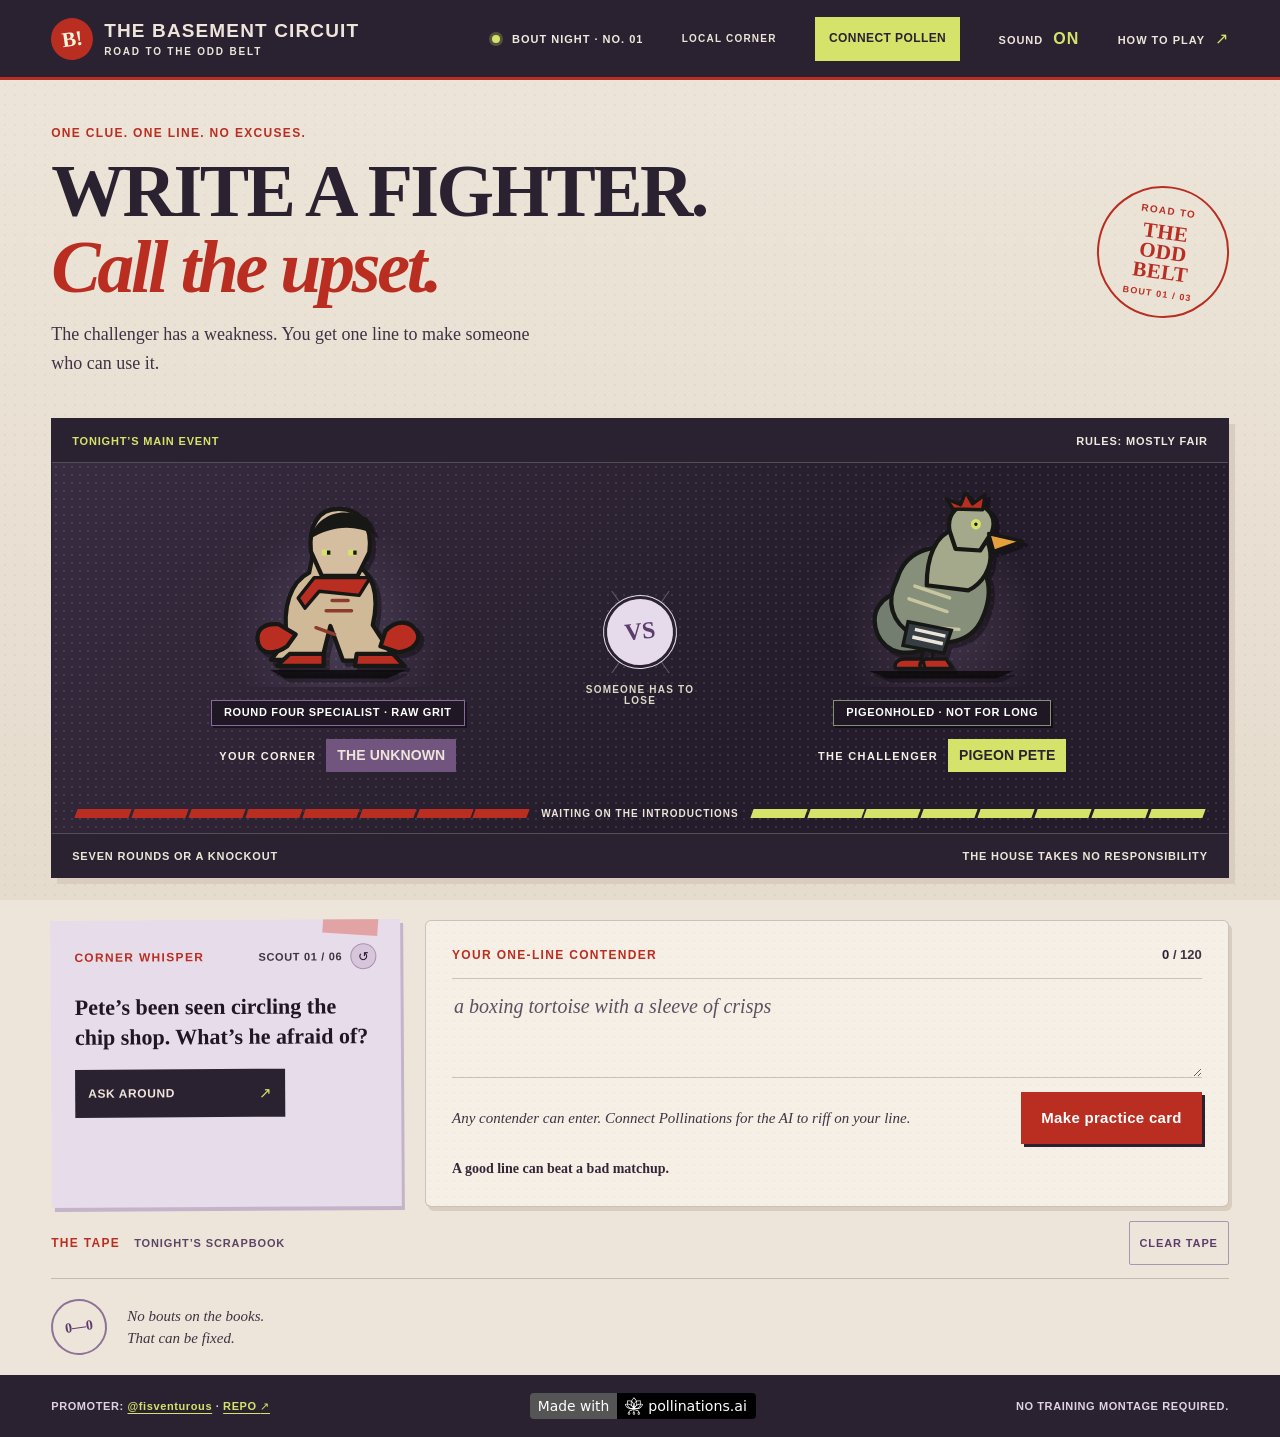
==== index.html @ 1292517b "perf(web): preload es modules and localize brand badge asset - add modulepreload links for main, eng" ====
<!doctype html>
<html lang="en-GB">
    <head>
        <meta charset="UTF-8" />
        <meta name="viewport" content="width=device-width, initial-scale=1" />
        <meta name="theme-color" content="#171715" />
        <meta name="description" content="Write a fighter. Scout the rival. Call the upset." />
        <title>The Basement Circuit</title>
        <link rel="icon" href="data:image/svg+xml,%3Csvg xmlns='http://www.w3.org/2000/svg' viewBox='0 0 40 40'%3E%3Crect width='40' height='40' rx='20' fill='%23e65032'/%3E%3Ctext x='50%25' y='55%25' text-anchor='middle' dominant-baseline='middle' font-family='Georgia,serif' font-weight='900' font-size='22' fill='%23fff4dc'%3EB!%3C/text%3E%3C/svg%3E" />
        <link rel="stylesheet" href="styles.css?v=circuit2" />
        <link rel="modulepreload" href="src/main.js?v=circuit2" />
        <link rel="modulepreload" href="src/engine.js" />
        <link rel="modulepreload" href="src/auth.js" />
        <link rel="modulepreload" href="src/pollinations.js" />
        <link rel="modulepreload" href="src/config.js" />
        <link rel="modulepreload" href="src/audio.js" />
        <script type="module" src="src/main.js?v=circuit2"></script>
    </head>
    <body>
        <header class="masthead">
            <a class="brand" href="#top" aria-label="The Basement Circuit home">
                <span class="brand-mark" aria-hidden="true">B!</span>
                <span>THE BASEMENT CIRCUIT<small>ROAD TO THE ODD BELT</small></span>
            </a>
            <div class="masthead-right">
                <span class="live-tag"><i></i> BOUT NIGHT · NO. 01</span>
                <span class="auth-status" data-auth-state>LOCAL CORNER</span>
                <button class="connect-button" type="button" data-action="connect">CONNECT POLLEN</button>
                <button class="text-button" type="button" data-action="toggle-sound" title="Toggle sound effects">SOUND <span data-sound-label>ON</span></button>
                <button class="text-button" type="button" data-action="how">HOW TO PLAY <span aria-hidden="true">↗</span></button>
            </div>
        </header>

        <main id="top">
            <section class="intro" aria-labelledby="page-title">
                <div class="intro-copy">
                    <p class="eyebrow">ONE CLUE. ONE LINE. NO EXCUSES.</p>
                    <h1 id="page-title">Write a fighter.<br /><em>Call the upset.</em></h1>
                    <p class="lede">The challenger has a weakness. You get one line to make someone who can use it.</p>
                </div>
                <div class="round-stamp" aria-label="Bout one of three">
                    <span>ROAD TO</span>
                    <strong>THE<br />ODD<br />BELT</strong>
                    <small data-series-stamp>BOUT 01 / 03</small>
                </div>
            </section>

            <section class="bout" aria-label="Current challenger">
                <div class="bout-strip"><span>TONIGHT’S MAIN EVENT</span><span>RULES: MOSTLY FAIR</span></div>
                <div class="fight-stage">
                    <article class="corner corner-home" aria-label="Your corner">
                        <div class="fighter-art home-art" aria-hidden="true">
                            <span class="fighter-mark" data-home-mark></span>
                            <svg viewBox="0 0 220 230" role="presentation">
                                <path class="home-shadow" d="M30 210h160l-22 10H48z" />
                                <path class="home-body" d="M76 95c-22 11-32 41-26 78l-19 25h60l10-40 15 41h62l-27-42c9-40-1-63-24-74l-4-28H84z" />
                                <path class="home-head" d="M78 70c-3-31 9-50 33-50 26 0 40 20 36 51l-14 28H91z" />
                                <path class="home-mask" d="M76 56c10-29 37-40 69-25l9 19c-27-12-52-10-78 6z" />
                                <path class="home-face" d="M91 68h10v7H91zm31 0h10v7h-10z" />
                                <rect class="home-pupil" x="97" y="69" width="4" height="5" />
                                <rect class="home-pupil" x="128" y="69" width="4" height="5" />
                                <path class="home-scarf" d="M82 101h66l-13 21-47-5-17 20-8-12z" />
                                <path class="home-glove" d="M40 156c-19-2-28 8-24 23 4 13 20 13 34 3l10-14zm126 8c12-13 28-13 36-1 8 12-3 24-21 26l-21-7z" />
                                <path class="home-boot" d="M53 191h40v14H38zm79 0h43l13 14h-58z" />
                                <path class="home-detail" d="M103 128h19m-26 12h30m-42 20 22 8" />
                            </svg>
                        </div>
                        <div class="fighter-tagline"><span class="tagline-badge" data-home-look>HAND-CUT CONTENDER · BAD IDEAS</span></div>
                        <div class="corner-label"><span>YOUR CORNER</span><b>THE UNKNOWN</b></div>
                    </article>

                    <div class="stage-centre" aria-hidden="true">
                        <div class="stage-wire stage-wire-one"></div>
                        <div class="stage-wire stage-wire-two"></div>
                        <div class="stage-mark">VS</div>
                        <span class="stage-caption">SOMEONE HAS TO LOSE</span>
                    </div>

                    <article class="corner corner-away" aria-label="Challenger, Pigeon Pete">
                        <div class="fighter-art pigeon-art" aria-hidden="true">
                            <svg viewBox="0 0 220 230" role="presentation">
                                <path class="pigeon-shadow" d="M24 211h170l-20 9H45z" />
                                <path class="pigeon-wing" d="M65 117c-28 5-41 25-31 51 10 22 34 28 64 14l51-39-18-40z" />
                                <path class="pigeon-body" d="M57 103c9-31 40-46 77-31 31 12 39 43 23 78-12 27-48 37-82 18-24-14-32-38-18-65z" />
                                <path class="pigeon-neck" d="M92 110c0-32 9-60 34-66 21-5 39 8 41 27 2 18-9 37-26 45z" />
                                <path class="pigeon-head" d="M119 46c-4-20 10-34 29-32 17 2 27 16 21 33l-14 22-29-2z" />
                                <path class="pigeon-beak" d="m165 49 40 9-34 12z" />
                                <path class="pigeon-eye" d="M154 38a4 4 0 1 0 0 .1" />
                                <path class="pigeon-crest" d="m123 20-8-12 17 7 6-15 8 14 15-11-3 18z" />
                                <path class="pigeon-wing-line" d="m71 126 45 15m-38-30 41 14m-31 34 42 3" />
                                <path class="pigeon-feet" d="m91 174-7 28m17-27-3 28m-24 1h18m4 0h17" />
                                <path class="pigeon-shoe" d="M66 197c-8 0-13 5-11 11h35l-3-11zm27 0c-7 0-11 5-8 11h37l-7-11z" />
                                <path class="pigeon-shorts" d="m70 153 51 10-9 27-48-9z" />
                                <path class="pigeon-stripe" d="m78 162 36 8m-39 1 36 8" />
                            </svg>
                        </div>
                        <div class="fighter-tagline"><span class="tagline-badge" data-away-look>LOCAL MENACE · EST. TUESDAY</span></div>
                        <div class="corner-label"><span>THE CHALLENGER</span><b>PIGEON PETE</b></div>
                    </article>

                    <div class="health-row" aria-hidden="true">
                        <div><i class="pip-on"></i><i class="pip-on"></i><i class="pip-on"></i><i class="pip-on"></i><i class="pip-on"></i><i class="pip-on"></i><i class="pip-on"></i><i class="pip-on"></i></div>
                        <span>WAITING ON THE INTRODUCTIONS</span>
                        <div class="health-away"><i class="pip-on"></i><i class="pip-on"></i><i class="pip-on"></i><i class="pip-on"></i><i class="pip-on"></i><i class="pip-on"></i><i class="pip-on"></i><i class="pip-on"></i></div>
                    </div>
                </div>
                <div class="bout-footer"><span>SEVEN ROUNDS OR A KNOCKOUT</span><span>THE HOUSE TAKES NO RESPONSIBILITY</span></div>
            </section>

            <section class="ringside" aria-label="Prepare your fighter">
                <aside class="scout-card">
                    <div class="scout-top">
                        <span class="eyebrow">CORNER WHISPER</span>
                        <div class="scout-meta">
                            <span class="scout-count" data-scout-count>SCOUT 01 / 06</span>
                            <button class="scout-cycle" type="button" data-action="cycle-scout" title="Hear another corner rumour" aria-label="Hear another corner rumour">↺</button>
                        </div>
                    </div>
                    <p class="scout-question" data-scout-question>Pete’s been seen circling the chip shop. What’s he afraid of?</p>
                    <button class="scout-button" type="button" data-action="scout"><span>ASK AROUND</span><b aria-hidden="true">↗</b></button>
                    <p class="scout-answer" data-scout-answer aria-live="polite" hidden></p>
                    <div class="paper-edge" aria-hidden="true"></div>
                </aside>

                <form class="fighter-form" data-fighter-form>
                    <label for="fighter-line"><span class="eyebrow">YOUR ONE-LINE CONTENDER</span><span class="character-count"><b data-count>0</b> / 120</span></label>
                    <textarea id="fighter-line" name="fighter" maxlength="120" rows="2" placeholder="a boxing tortoise with a sleeve of crisps" required></textarea>
                    <div class="form-bottom"><p>Any contender can enter. Connect Pollinations for the AI to riff on your line.</p><button class="fight-button" type="submit">Make the intro <span aria-hidden="true">↗</span></button></div>
                    <p class="form-status" data-status aria-live="polite">A good line can beat a bad matchup.</p>
                </form>
            </section>

            <section class="forge-panel" data-forge-panel hidden aria-live="polite">
                <div class="forge-stamp" aria-hidden="true">INKING</div>
                <div class="forge-content">
                    <p class="eyebrow">THE BASEMENT PRESS IS TURNING</p>
                    <h2 class="forge-title" data-forge-heading>Inking the match card…</h2>
                    <p class="forge-status" data-forge-step>Weighing the contender and testing the gloves.</p>
                    <div class="forge-track" aria-hidden="true"><div class="forge-meter"></div></div>
                </div>
            </section>

            <section class="fight-panel" data-fight-panel hidden aria-labelledby="dossier-title">
                <div class="matchmaker-header">
                    <div>
                        <p class="eyebrow">TONIGHT’S TALE OF THE TAPE</p>
                        <h2 id="dossier-title">The Matchmaker’s Programme</h2>
                    </div>
                    <span class="matchmaker-sub" data-matchmaker-sub>BOUT 01 / 03 · SEVEN ROUNDS</span>
                </div>

                <div class="dossier-grid">
                    <article class="card-dossier card-home" aria-label="Contender card">
                        <div class="dossier-head">
                            <button class="dossier-avatar" data-home-avatar type="button" aria-label="Zoom contender portrait" title="Click to zoom portrait"></button>
                            <div class="dossier-titles">
                                <span class="eyebrow">YOUR CORNER</span>
                                <h3 data-fighter-name></h3>
                            </div>
                            <span class="dossier-number">CONTENDER<br /><b>NO. 01</b></span>
                        </div>
                        <div class="dossier-health" data-home-health>
                            <div class="health-meta">
                                <span class="eyebrow">GRIT / STAMINA</span>
                                <b class="health-val" data-home-hp-val>-- HP</b>
                            </div>
                            <div class="health-bar-track">
                                <div class="health-bar-fill" data-home-hp-bar style="width: 100%;"></div>
                            </div>
                        </div>
                        <div class="dossier-traits" data-fighter-traits></div>
                        <div class="move-strip"><span class="eyebrow">SIGNED MOVES</span><div data-fighter-moves></div></div>
                    </article>

                    <article class="card-dossier card-away" aria-label="Challenger card">
                        <div class="dossier-head">
                            <button class="dossier-avatar" data-away-avatar type="button" aria-label="Zoom challenger portrait" title="Click to zoom portrait"></button>
                            <div class="dossier-titles">
                                <span class="eyebrow">THE CHALLENGER</span>
                                <h3 data-challenger-name>Pigeon Pete</h3>
                            </div>
                            <span class="dossier-number">HOUSE<br /><b>CHAMP</b></span>
                        </div>
                        <div class="dossier-health" data-away-health>
                            <div class="health-meta">
                                <span class="eyebrow">GRIT / STAMINA</span>
                                <b class="health-val" data-away-hp-val>-- HP</b>
                            </div>
                            <div class="health-bar-track">
                                <div class="health-bar-fill" data-away-hp-bar style="width: 100%;"></div>
                            </div>
                        </div>
                        <div class="dossier-traits" data-challenger-traits></div>
                        <div class="move-strip"><span class="eyebrow">SIGNED MOVES</span><div data-challenger-moves></div></div>
                    </article>
                </div>

                <div class="tactic-picker">
                    <div><p class="eyebrow">ONE CORNER CALL</p><p>Pick your plan for round four.</p></div>
                    <div class="tactic-options" role="group" aria-label="Choose a corner call">
                        <button type="button" data-tactic="push" aria-pressed="true"><b>PUSH</b><span>hit harder, risk more</span></button>
                        <button type="button" data-tactic="brace" aria-pressed="false"><b>BRACE</b><span>take less damage</span></button>
                        <button type="button" data-tactic="gamble" aria-pressed="false"><b>GAMBLE</b><span>one big chance</span></button>
                    </div>
                </div>
                <div class="dossier-actions">
                    <span class="form-status" data-fight-status>Local rules preview · no Pollen used.</span>
                    <button class="fight-button" type="button" data-action="start-fight">Ring Bout 1 <span aria-hidden="true">↗</span></button>
                </div>
            </section>

            <section class="bout-result" data-bout-result hidden aria-labelledby="result-title">
                <div class="result-head">
                    <div>
                        <p class="eyebrow">THE OFFICIALS HAVE AGREED</p>
                        <h2 id="result-title" data-result-title></h2>
                    </div>
                    <button class="text-button" type="button" data-action="share">SHARE THIS TAPE <span aria-hidden="true">↗</span></button>
                </div>
                <div class="result-stamp-wrap" data-result-stamp-wrap hidden><div class="result-stamp" data-result-stamp></div></div>
                <ol class="round-log" data-round-log aria-live="polite" aria-relevant="additions"></ol>
                <div class="result-navigation">
                    <button class="return-corner-button" type="button" data-action="return-corner">RETURN TO CORNER FOR BOUT 02 ↑</button>
                </div>
            </section>

            <section class="fight-tape" aria-label="Fight record">
                <div class="tape-heading">
                    <div class="tape-title-group">
                        <span class="eyebrow">THE TAPE</span>
                        <span class="tape-subtitle">TONIGHT’S SCRAPBOOK</span>
                    </div>
                    <button class="text-button" type="button" data-action="clear-tape">CLEAR TAPE</button>
                </div>
                <div class="tape-empty" data-tape-empty><span class="tape-stamp">0—0</span><p>No bouts on the books.<br />That can be fixed.</p></div>
                <ol class="tape-log" data-tape-log aria-live="polite"></ol>
            </section>
        </main>

        <dialog class="how-dialog" data-how-dialog aria-labelledby="how-title">
            <p class="eyebrow">A WORD FROM THE PROMOTER</p>
            <h2 id="how-title">How to play</h2>
            <p class="how-intro">Any kind of contender can enter. Your line is a starting point, not a character template.</p>
            <ol class="how-steps">
                <li><span aria-hidden="true">01</span><p><b>Ask around.</b> Pete has specific tells and quirks. Put the counter in your description to turn his weakness against him.</p></li>
                <li><span aria-hidden="true">02</span><p><b>Write one line.</b> Invent anyone you like. The AI inks vivid details and signed moves while keeping the spirit of your idea.</p></li>
                <li><span aria-hidden="true">03</span><p><b>Three-bout ticket.</b> Test your contender in a 3-bout card. Return to your corner after each bout to switch up your round-four tactic.</p></li>
                <li><span aria-hidden="true">04</span><p><b>Watch the tape.</b> Each bout runs up to seven rounds or a knockout. Share the link or check your scrapbook records.</p></li>
            </ol>
            <p class="how-footnote">Practice cards use local rules. Connect Pollinations to ink with AI; each card uses one text call.</p>
            <button class="how-close" type="button" data-action="close-how">Back to the corner <span aria-hidden="true">↗</span></button>
        </dialog>

        <dialog class="zoom-dialog" data-zoom-dialog aria-labelledby="zoom-name">
            <div class="zoom-card">
                <button class="zoom-close" type="button" data-action="close-zoom" aria-label="Close portrait zoom">✕</button>
                <div class="zoom-media" data-zoom-media></div>
                <div class="zoom-info">
                    <span class="eyebrow" data-zoom-tag>TRADING CARD PORTRAIT</span>
                    <h3 id="zoom-name" data-zoom-name></h3>
                </div>
            </div>
        </dialog>

        <footer class="footer">
            <span>PROMOTER: <a href="https://github.com/fisventurous" target="_blank" rel="noopener">@fisventurous</a> · <a href="https://github.com/fisventurous/The-Basement-Circuit" target="_blank" rel="noopener">REPO <span aria-hidden="true">↗</span></a></span>
            <a class="pollinations-badge" href="https://pollinations.ai/?ref=badge" target="_blank" rel="noopener" aria-label="Made with Pollinations.ai">
                <img
                    src="badge-made-with.svg"
                    alt="Made with pollinations.ai"
                    width="158"
                    height="32"
                    loading="lazy"
                    decoding="async"
                />
            </a>
            <span>NO TRAINING MONTAGE REQUIRED.</span>
        </footer>
    </body>
</html>
---- styles.css ----
:root {
    color-scheme: light;
    --ink: #2b2231;
    --paper: #eee5da;
    --paper-deep: #d8cdbe;
    --paper-card: #f6efe6;
    --muted: #403244;
    --red: #ba2e22;
    --acid: #d5e36b;
    --line: rgba(43, 34, 49, 0.22);
    font-family: Arial, sans-serif;
    background: var(--paper);
    color: var(--ink);
    font-synthesis: none;
    text-rendering: optimizeLegibility;
}

* { box-sizing: border-box; }
body {
    margin: 0;
    background-color: #eee5da;
    background-image:
        radial-gradient(rgba(43, 34, 49, 0.038) 1px, transparent 1px),
        linear-gradient(180deg, #eee5da 0%, #e5dcce 100%);
    background-size: 10px 10px, 100% 100%;
    background-attachment: fixed;
}
button, textarea { font: inherit; }
button { color: inherit; }
button:focus-visible, textarea:focus-visible, a:focus-visible, dialog button:focus-visible { outline: 3px solid #9d75b7; outline-offset: 3px; }
.masthead { min-height: 80px; padding: 0 clamp(18px, 4vw, 56px); display: flex; align-items: center; justify-content: space-between; gap: 24px; background: var(--ink); color: var(--paper); border-bottom: 3px solid var(--red); }
.brand { display: flex; align-items: center; gap: 11px; color: inherit; text-decoration: none; font-weight: 750; letter-spacing: .06em; font-size: 19px; line-height: 1; }
.brand small { display: block; margin-top: 7px; color: #ece5d8; font: 700 10px/1 Arial, sans-serif; letter-spacing: .18em; }
.brand-mark { display: grid; width: 42px; height: 42px; place-items: center; background: var(--red); color: #fff5df; border-radius: 50%; font: 900 21px/1 Georgia, serif; letter-spacing: -.02em; transform: rotate(-8deg); }
.masthead-right { display: flex; align-items: center; gap: clamp(14px, 3vw, 40px); }
.live-tag, .text-button { font-size: 11px; font-weight: 600; letter-spacing: .09em; }
.live-tag { color: #f0eade; }
.live-tag i { display: inline-block; width: 8px; height: 8px; margin-right: 8px; background: var(--acid); border-radius: 50%; box-shadow: 0 0 0 3px #d4e35f40; }
.text-button { min-height: 44px; padding: 10px 0; color: var(--paper); background: none; border: 0; cursor: pointer; white-space: nowrap; }
.text-button span { color: var(--acid); font-size: 16px; margin-left: 6px; }
.auth-status { color: #ece5d8; font-size: 10px; font-weight: 800; letter-spacing: .12em; }
.connect-button { min-height: 44px; padding: 0 14px; color: var(--ink); background: var(--acid); border: 0; cursor: pointer; font: 700 12px/1.2 Arial, sans-serif; letter-spacing: .035em; }
main { max-width: 1360px; margin: auto; padding: 0 clamp(18px, 4vw, 56px); }
.intro { min-height: 270px; padding: 46px 0 40px; display: flex; justify-content: space-between; align-items: center; gap: 32px; }
.eyebrow { margin: 0; color: var(--red); font-size: 12px; font-weight: 800; letter-spacing: .11em; }
h1 { margin: 13px 0 11px; font: 700 clamp(42px, 6.2vw, 74px)/1.03 Georgia, serif; letter-spacing: -.035em; text-transform: uppercase; }
h1 em { color: var(--red); font: italic 700 1em/1 Georgia, serif; letter-spacing: -.045em; text-transform: none; }
.lede { max-width: 500px; margin: 15px 0 0; color: var(--muted); font: 500 18px/1.6 Georgia, serif; }
.round-stamp { width: 132px; height: 132px; flex: 0 0 132px; display: flex; flex-direction: column; justify-content: center; align-items: center; border: 2px solid var(--red); border-radius: 50%; color: var(--red); transform: rotate(8deg); text-align: center; }
.round-stamp span, .round-stamp small { font: 900 10px/1.2 Arial, sans-serif; letter-spacing: .13em; }
.round-stamp strong { margin: 6px 0; font: 700 21px/.95 Georgia, serif; letter-spacing: .015em; }
.round-stamp small { font-size: 9px; }
.bout { position: relative; overflow: hidden; background: var(--ink); color: var(--paper); border: 1px solid var(--ink); box-shadow: 6px 6px 0 var(--paper-deep); }
.bout-strip, .bout-footer { min-height: 44px; padding: 0 20px; display: flex; justify-content: space-between; align-items: center; gap: 12px; font-size: 11px; font-weight: 600; letter-spacing: .075em; }
.bout-strip { border-bottom: 1px solid #f0e8d638; color: #f0eade; }
.bout-strip span:first-child { color: var(--acid); font-weight: 700; }
.fight-stage { position: relative; min-height: 370px; display: grid; grid-template-columns: 1fr 110px 1fr; align-items: center; padding: 20px clamp(8px, 3vw, 40px) 52px; background-color: #382c40; background-image: radial-gradient(#f4eef21a .8px, transparent .8px), linear-gradient(135deg, #382c40, #241c2a 63%); background-size: 8px 8px, auto; }
.corner { position: relative; z-index: 1; min-width: 0; text-align: center; display: flex; flex-direction: column; align-items: center; }
.corner.is-hit { animation: stage-hit-shake .26s ease-in-out; }
@keyframes stage-hit-shake {
    0% { transform: translateX(0); }
    20% { transform: translateX(-6px) rotate(-1.2deg); }
    40% { transform: translateX(5px) rotate(1deg); }
    60% { transform: translateX(-3px); }
    80% { transform: translateX(2px); }
    100% { transform: translateX(0); }
}
.fighter-art { position: relative; height: 195px; width: 100%; max-width: 260px; margin: 0 auto; display: grid; place-items: center; }
.fighter-art svg { width: min(100%, 220px); height: 100%; filter: drop-shadow(4px 4px 0 rgba(0, 0, 0, 0.35)); }
.home-art { --fighter-accent: var(--red); background: radial-gradient(ellipse at center 72%, #bda4d633, transparent 58%); }
.home-shadow, .pigeon-shadow { fill: #090909; opacity: .8; }
.home-body { fill: #d0b996; stroke: #171715; stroke-width: 5; stroke-linejoin: round; }
.home-head { fill: #d5bda0; stroke: #171715; stroke-width: 5; stroke-linejoin: round; }
.home-mask { fill: #171715; }
.home-face { fill: var(--acid); }
.home-pupil { fill: #171715; }
.home-scarf { fill: var(--fighter-accent); stroke: #171715; stroke-width: 4; stroke-linejoin: round; }
.home-glove, .home-boot { fill: var(--fighter-accent); stroke: #171715; stroke-width: 5; stroke-linejoin: round; }
.home-detail { fill: none; stroke: #8d3c2c; stroke-width: 4; stroke-linecap: round; }
.fighter-tagline { position: relative; z-index: 2; display: flex; justify-content: center; align-items: center; width: 100%; min-height: 28px; margin: 12px 0 10px; }
.tagline-badge { display: inline-flex; align-items: center; justify-content: center; max-width: min(100%, 280px); padding: 5px 12px; color: #ffffff; background: #1f1724; border: 1px solid #5a4266; box-shadow: 2px 2px 0 rgba(0, 0, 0, 0.45); font: 700 11px/1.25 Arial, sans-serif; letter-spacing: .06em; text-transform: uppercase; white-space: nowrap; overflow: hidden; text-overflow: ellipsis; }
.corner-home .tagline-badge { border-color: #8b68a0; }
.corner-away .tagline-badge { border-color: #839276; }
.fighter-mark { position: absolute; z-index: 2; top: 10px; right: 10px; display: inline-flex; align-items: center; justify-content: center; padding: 2px 7px; border: 1px dashed rgba(240, 232, 214, 0.4); border-radius: 2px; color: #d5e36b; background: rgba(28, 20, 34, 0.9); box-shadow: 2px 2px 0 rgba(0, 0, 0, 0.4); font: 800 9px/1.2 Arial, sans-serif; letter-spacing: .12em; text-transform: uppercase; }
.fighter-mark:empty { display: none; }
.corner-label { display: flex; justify-content: center; align-items: center; gap: 10px; flex-wrap: wrap; margin-top: 2px; }
.corner-label span { color: #f5f0e6; font-size: 11px; font-weight: 800; letter-spacing: .12em; }
.corner-label b { max-width: 100%; padding: 8px 11px; color: var(--ink); background: var(--acid); font: 700 14px/1.2 Arial, sans-serif; letter-spacing: .01em; overflow-wrap: anywhere; }
.corner-home .corner-label b { color: var(--paper); background: #71557f; }
.stage-centre { position: relative; z-index: 2; align-self: center; display: grid; place-items: center; }
.stage-wire { position: absolute; width: 1px; height: 100px; background: #f0e8d64d; transform: rotate(35deg); }
.stage-wire-two { transform: rotate(-35deg); }
.stage-mark { display: grid; width: 72px; height: 72px; place-items: center; background: #e6dbea; color: #5c3c6d; border: 3px solid var(--ink); outline: 1px solid #e6dbea; border-radius: 50%; font: 700 24px/.8 Georgia, serif; transform: rotate(-6deg); }
.stage-caption { position: absolute; top: 88px; width: 140px; color: #ded8c8; text-align: center; font-size: 10px; font-weight: 800; letter-spacing: .12em; }
.pigeon-art { background: radial-gradient(ellipse at center 70%, #9b7baa40, transparent 56%); }
.pigeon-wing { fill: #737d70; stroke: #171715; stroke-width: 5; stroke-linejoin: round; }
.pigeon-body { fill: #858f7a; stroke: #171715; stroke-width: 5; }
.pigeon-neck, .pigeon-head { fill: #a4a98c; stroke: #171715; stroke-width: 5; stroke-linejoin: round; }
.pigeon-beak, .pigeon-feet { fill: #e7a13c; stroke: #171715; stroke-width: 4; stroke-linejoin: round; stroke-linecap: round; }
.pigeon-eye { fill: #171715; stroke: var(--acid); stroke-width: 4; }
.pigeon-crest { fill: var(--red); stroke: #171715; stroke-width: 4; stroke-linejoin: round; }
.pigeon-wing-line { fill: none; stroke: #c8c69f; stroke-width: 4; stroke-linecap: round; }
.pigeon-shoe { fill: var(--red); stroke: #171715; stroke-width: 4; stroke-linejoin: round; }
.pigeon-shorts { fill: #363e44; stroke: #171715; stroke-width: 4; }
.pigeon-stripe { fill: none; stroke: var(--paper); stroke-width: 4; }
.health-row { position: absolute; right: 24px; bottom: 14px; left: 24px; display: grid; grid-template-columns: minmax(50px, 1fr) auto minmax(50px, 1fr); align-items: center; gap: 13px; }
.health-row div { display: flex; gap: 3px; }
.health-row i { height: 9px; flex: 1; background: #473a4e; transform: skew(-20deg); transition: background .18s ease, opacity .18s ease; opacity: .35; }
.health-row div:first-child i.pip-on { background: var(--fighter-accent, var(--red)); opacity: 1; }
.health-away { flex-direction: row-reverse; }
.health-row div.health-away i.pip-on { background: var(--acid); opacity: 1; }
.health-row span { color: #ece5d8; font-size: 10px; font-weight: 800; letter-spacing: .1em; text-align: center; }
.bout-footer { border-top: 1px solid #f0e8d638; color: #ece5d8; }
.ringside { display: grid; grid-template-columns: minmax(250px, .74fr) minmax(0, 1.7fr); gap: 24px; margin: 42px 0 0; }
.scout-card { position: relative; min-height: 210px; padding: 24px; overflow: hidden; background: #e7dce9; transform: rotate(-.35deg); box-shadow: 3px 4px 0 #c5b3ca; }
.scout-card::before { position: absolute; top: -13px; right: 22px; width: 55px; height: 28px; content: ""; background: #d94f3d66; transform: rotate(4deg); }
.scout-top { display: flex; justify-content: space-between; align-items: center; gap: 8px; }
.scout-meta { display: flex; align-items: center; gap: 8px; }
.scout-count { color: #3f3342; font-size: 11px; font-weight: 700; letter-spacing: .06em; }
.scout-cycle { display: inline-grid; place-items: center; width: 26px; height: 26px; padding: 0; background: #d7c5dc; color: #2e1b36; border: 1px solid #a891af; border-radius: 50%; font-size: 13px; font-weight: 700; cursor: pointer; transition: transform .15s ease, background .15s ease; }
.scout-cycle:hover { background: #cbb4d2; transform: rotate(45deg); }
.scout-cycle:active { transform: rotate(180deg); }
.scout-question { max-width: 320px; margin: 22px 0 18px; color: #201625; font: 700 22px/1.35 Georgia, serif; }
.scout-button { display: flex; align-items: center; justify-content: space-between; width: 100%; max-width: 210px; min-height: 48px; padding: 10px 13px; background: var(--ink); color: var(--paper); border: 0; cursor: pointer; font-size: 12px; font-weight: 700; letter-spacing: .05em; }
.scout-button b { color: var(--acid); font-size: 15px; }
.scout-answer { margin: 16px 0 0; color: #2e1b36; font: italic 600 17px/1.55 Georgia, serif; }
.fighter-form { min-width: 0; padding: 26px; background: #f6efe5; background-image: radial-gradient(rgba(43, 34, 49, 0.03) 1px, transparent 1px); background-size: 8px 8px; border: 1px solid var(--line); border-radius: 6px; box-shadow: 3px 4px 0 var(--paper-deep); }
.fighter-form label { display: flex; justify-content: space-between; align-items: center; gap: 12px; }
.character-count { color: #3f3342; font: 600 13px Arial, sans-serif; white-space: nowrap; }
.character-count b { color: var(--ink); }
.fighter-form textarea { display: block; width: 100%; min-height: 100px; margin: 16px 0 14px; padding: 12px 2px; resize: vertical; color: var(--ink); background: transparent; border: 0; border-top: 1px solid var(--line); border-bottom: 1px solid var(--line); border-radius: 0; font: 20px/1.55 Georgia, serif; }
.fighter-form textarea::placeholder { color: #5c4f60; font-style: italic; }
.form-bottom { display: flex; align-items: center; justify-content: space-between; gap: 12px; }
.form-bottom p { margin: 0; color: #3f3342; font: italic 500 15px/1.5 Georgia, serif; }
.fight-button { min-height: 52px; flex: 0 0 auto; padding: 0 20px; color: #ffffff; background: var(--red); border: 0; box-shadow: 3px 3px 0 var(--ink); cursor: pointer; font: 700 15px/1.2 Arial, sans-serif; letter-spacing: .02em; }
.fight-button:hover, .scout-button:hover { transform: translate(-1px, -1px); box-shadow: 4px 4px 0 var(--ink); }
.fight-button:disabled { color: #ffffff; background: #826c7e; box-shadow: none; cursor: default; }
.form-status {
    min-height: 24px;
    margin: 12px 0 0;
    color: #352538;
    font: 600 14px/1.5 Georgia, serif;
    display: flex;
    align-items: center;
    gap: 10px;
    flex-wrap: wrap;
}
.status-manicule {
    display: inline-flex;
    align-items: center;
    color: var(--red);
    flex-shrink: 0;
    animation: manicule-nudge 1.1s ease-in-out infinite;
}
.status-manicule svg {
    width: 28px;
    height: 18px;
    display: block;
}
@keyframes manicule-nudge {
    0%, 100% { transform: translateX(0); }
    50% { transform: translateX(-6px); }
}
.tape-heading { display: flex; justify-content: space-between; align-items: center; padding: 14px 0 13px; border-bottom: 1px solid var(--line); }
.tape-title-group { display: inline-flex; align-items: baseline; gap: 14px; }
.tape-subtitle { color: #5c4465; font-size: 11px; font-weight: 700; letter-spacing: .08em; }
.tape-heading [data-action="clear-tape"] {
    color: #5c3c6d;
    background: transparent;
    border: 1px solid #aa95b2;
    padding: 4px 10px;
    font: 700 11px/1 Arial, sans-serif;
    letter-spacing: .08em;
    cursor: pointer;
    border-radius: 2px;
    transition: all .15s ease;
}
.tape-heading [data-action="clear-tape"]:hover {
    color: var(--red);
    border-color: var(--red);
    background: rgba(230, 80, 50, 0.06);
}
.tape-empty { display: flex; align-items: center; gap: 20px; padding: 20px 0; color: #3f3342; font: italic 500 15px/1.5 Georgia, serif; }
.tape-empty p { margin: 0; }
.tape-stamp { display: grid; width: 56px; height: 56px; place-items: center; border: 2px solid #8e7399; border-radius: 50%; color: #5c3c6d; font: 700 14px/1 Georgia, serif; transform: rotate(-8deg); }
.tape-log { margin: 0; padding: 0; list-style: none; }
.tape-log li { display: grid; grid-template-columns: 80px 1fr auto; gap: 16px; align-items: center; padding: 16px 0; border-bottom: 1px solid var(--line); font-size: 15px; }
.tape-log strong { color: #543763; font: 700 13px/1.3 Arial, sans-serif; }
.tape-log strong.tape-win { color: #5b7519; }
.tape-log strong.tape-loss { color: #8e2b1b; }
.tape-log span { color: #3f3342; font: italic 500 15px/1.55 Georgia, serif; }
.tape-log b { color: var(--red); font-size: 12px; font-weight: 700; }
.footer { display: flex; justify-content: space-between; align-items: center; flex-wrap: wrap; gap: 16px; padding: 18px clamp(18px, 4vw, 56px); background: var(--ink); color: #ded2e4; font-size: 11px; font-weight: 600; letter-spacing: .055em; }
.footer a:not(.pollinations-badge) { color: var(--acid); text-decoration: underline; text-underline-offset: 3px; transition: color .15s ease, opacity .15s ease; }
.footer a:not(.pollinations-badge):hover { color: #fff; }
.pollinations-badge { display: inline-flex; align-items: center; transition: transform .15s ease, opacity .15s ease; }
.pollinations-badge:hover { transform: translateY(-1px); opacity: .95; }
.pollinations-badge img { height: 26px; width: auto; display: block; }
.how-dialog::backdrop { background: #211827d9; backdrop-filter: blur(3px); }
.how-dialog h2 { margin: 8px 0 10px; font: 700 clamp(30px, 7vw, 38px)/1.12 Georgia, serif; }
.how-intro, .how-footnote { color: var(--muted); font: 16px/1.55 Georgia, serif; }
.how-steps { margin: 22px 0; padding: 0; list-style: none; }
.how-steps li { display: grid; grid-template-columns: 34px 1fr; gap: 12px; align-items: start; padding: 14px 0; border-top: 1px solid var(--line); }
.how-steps li > span { display: grid; width: 30px; height: 30px; place-items: center; border-radius: 50%; color: var(--paper); background: #71557f; font-size: 11px; font-weight: 500; }
.how-steps p { margin: 1px 0 0; color: var(--muted); font: 15px/1.55 Georgia, serif; }
.how-steps b { color: var(--ink); font-weight: 700; }
.how-footnote { margin: 18px 0; padding-left: 14px; border-left: 3px solid var(--acid); font-size: 14px; }
.how-close { min-height: 48px; padding: 10px 16px; color: var(--paper); background: var(--ink); border: 0; font: 500 14px/1.2 Arial, sans-serif; cursor: pointer; }
.how-close span { margin-left: 10px; color: var(--acid); }
.forge-panel {
    margin: 28px 0 0;
    padding: 24px clamp(20px, 3vw, 36px);
    display: flex;
    align-items: center;
    gap: 22px;
    background: #f5ede2;
    border: 2px dashed #9b7baa;
    box-shadow: 4px 4px 0 var(--paper-deep);
    animation: forge-in 300ms cubic-bezier(.2,.8,.2,1) both;
}
@keyframes forge-in {
    from { opacity: 0; transform: translateY(6px); }
    to { opacity: 1; transform: translateY(0); }
}
.forge-stamp {
    flex: 0 0 74px;
    height: 74px;
    display: grid;
    place-items: center;
    border: 2px solid var(--red);
    border-radius: 50%;
    color: var(--red);
    font: 900 12px/1 Arial, sans-serif;
    letter-spacing: .14em;
    transform: rotate(-7deg);
    animation: stamp-pulse 1.8s ease-in-out infinite alternate;
}
@keyframes stamp-pulse {
    from { transform: rotate(-7deg) scale(1); }
    to { transform: rotate(-4deg) scale(1.06); }
}
.forge-content { flex: 1; min-width: 0; }
.forge-title { margin: 6px 0 4px; color: var(--ink); font: 700 clamp(22px, 3.5vw, 28px)/1.2 Georgia, serif; }
.forge-status { margin: 0 0 14px; color: var(--muted); font: italic 600 15px/1.5 Georgia, serif; }
.forge-track { width: 100%; height: 6px; background: #ded2e2; overflow: hidden; border-radius: 3px; }
.forge-meter { width: 38%; height: 100%; background: linear-gradient(90deg, var(--red), var(--acid)); border-radius: 3px; animation: forge-sweep 1.6s ease-in-out infinite; }
@keyframes forge-sweep {
    0% { transform: translateX(-100%); }
    50% { transform: translateX(180%); }
    100% { transform: translateX(350%); }
}
.fighter-form[aria-busy="true"] .fight-button {
    background: #2b2231;
    color: var(--acid);
    box-shadow: 3px 3px 0 var(--red);
    cursor: wait;
    animation: button-pulse 1.4s ease-in-out infinite alternate;
}
@keyframes button-pulse {
    from { opacity: .9; }
    to { opacity: 1; transform: translateY(-1px); }
}
.home-art.is-inking {
    animation: inking-shimmer 1.5s ease-in-out infinite alternate;
}
@keyframes inking-shimmer {
    from { filter: drop-shadow(0 0 4px var(--red)); opacity: .85; }
    to { filter: drop-shadow(0 0 12px var(--acid)); opacity: 1; }
}
.fight-panel {
    position: relative;
    margin: 36px 0 0;
    padding: clamp(26px, 4vw, 42px);
    background-color: #f7f1e6;
    background-image:
        radial-gradient(rgba(58, 38, 68, 0.045) 1px, transparent 1px),
        linear-gradient(135deg, #fcf8ee 0%, #f0e6d6 100%);
    background-size: 10px 10px, auto;
    border: 2px solid #2b2231;
    border-radius: 8px;
    box-shadow: 
        0 0 0 3px #dacbb5,
        5px 6px 0 #2b2231;
}
.fight-panel::before {
    content: "";
    position: absolute;
    inset: 8px;
    border: 1px dashed rgba(61, 44, 71, 0.22);
    border-radius: 4px;
    pointer-events: none;
}
.matchmaker-header {
    position: relative;
    z-index: 1;
    display: flex;
    justify-content: space-between;
    align-items: flex-end;
    flex-wrap: wrap;
    gap: 14px;
    padding-bottom: 16px;
    border-bottom: 2px solid #2b2231;
    margin-bottom: 22px;
}
.matchmaker-header h2 { margin: 4px 0 0; color: #1f1425; font: 700 clamp(24px, 3.5vw, 36px)/1.15 Georgia, serif; letter-spacing: -.02em; }
.matchmaker-sub { font: 800 11px/1.2 Arial, sans-serif; letter-spacing: .08em; color: var(--red); background: rgba(230, 80, 50, 0.1); padding: 6px 12px; border-radius: 3px; border: 1px solid rgba(230, 80, 50, 0.25); }
.dossier-grid {
    position: relative;
    z-index: 1;
    display: grid;
    grid-template-columns: repeat(auto-fit, minmax(320px, 1fr));
    gap: 22px;
}
.card-dossier {
    background: #fbf8f2;
    border: 2px solid #2b2231;
    border-radius: 6px;
    padding: clamp(16px, 2.5vw, 22px);
    box-shadow: 4px 4px 0 #dacbb5;
    display: flex;
    flex-direction: column;
    justify-content: space-between;
}
.card-home { border-top: 5px solid #71557f; }
.card-away { border-top: 5px solid #556b2f; }
.card-dossier .dossier-head {
    position: relative;
    display: flex;
    align-items: center;
    gap: 14px;
    padding-bottom: 14px;
    border-bottom: 1px solid #dcd1c2;
}
.dossier-avatar {
    width: 92px;
    height: 92px;
    padding: 0;
    border-radius: 6px;
    border: 2px solid #2b2231;
    background: #eae2d5;
    overflow: hidden;
    display: grid;
    place-items: center;
    box-shadow: 3px 3px 0 rgba(0, 0, 0, 0.22);
    flex-shrink: 0;
    cursor: pointer;
    transition: transform .18s ease, box-shadow .18s ease;
    outline: none;
    position: relative;
}
.dossier-avatar:hover {
    transform: translateY(-2px) scale(1.02);
    box-shadow: 4px 4px 0 rgba(0, 0, 0, 0.3);
}
.dossier-avatar:focus-visible {
    outline: 3px solid #9d75b7;
    outline-offset: 2px;
}
.card-home .dossier-avatar {
    background: #edd8d4;
    color: #8f3020;
    border-color: #5d251d;
}
.card-away .dossier-avatar {
    background: #e2e8d4;
    color: #3b5220;
    border-color: #374624;
}
.dossier-avatar img {
    width: 100%;
    height: 100%;
    object-fit: cover;
    display: block;
    transition: opacity .3s ease;
}
.dossier-avatar svg {
    width: 44px;
    height: 44px;
    opacity: .85;
}
.dossier-health {
    margin: 12px 0 10px;
    padding: 10px 12px;
    background: rgba(43, 34, 49, 0.05);
    border: 1px solid rgba(43, 34, 49, 0.16);
    border-radius: 4px;
}
.dossier-health .health-meta {
    display: flex;
    justify-content: space-between;
    align-items: center;
    margin-bottom: 6px;
}
.dossier-health .health-meta .eyebrow {
    font-size: 9px;
    letter-spacing: .08em;
}
.dossier-health .health-val {
    font: 800 12px/1 Arial, sans-serif;
    letter-spacing: .05em;
    color: var(--ink);
}
.card-home .health-val { color: #8f3020; }
.card-away .health-val { color: #3b5220; }
.dossier-health .health-bar-track {
    width: 100%;
    height: 8px;
    background: #e3d9cb;
    border: 1px solid rgba(43, 34, 49, 0.22);
    border-radius: 2px;
    overflow: hidden;
}
.card-home .health-bar-fill {
    height: 100%;
    background: linear-gradient(90deg, #ba2e22, #e65032);
    transition: width .3s ease;
}
.card-away .health-bar-fill {
    height: 100%;
    background: linear-gradient(90deg, #556b2f, #839276);
    transition: width .3s ease;
}
.dossier-titles {
    flex: 1;
    min-width: 0;
}
.dossier-titles .eyebrow {
    font-size: 10px;
    margin-bottom: 2px;
}
.dossier-titles h3 {
    margin: 2px 0 0;
    color: #1f1425;
    font: 700 clamp(20px, 2.4vw, 26px)/1.15 Georgia, serif;
    letter-spacing: -.01em;
    overflow-wrap: anywhere;
}
.dossier-number {
    display: inline-flex;
    flex-direction: column;
    align-items: center;
    justify-content: center;
    padding: 6px 12px;
    background: #2b2231;
    color: #f5eedf;
    border: 1px solid #4d3856;
    border-radius: 4px;
    box-shadow: 2px 2px 0 var(--red);
    font-size: 9px;
    font-weight: 800;
    letter-spacing: .1em;
    text-align: center;
    line-height: 1.35;
    flex-shrink: 0;
}
.card-away .dossier-number {
    box-shadow: 2px 2px 0 #839276;
}
.dossier-number b { color: var(--acid); font-size: 13px; font-weight: 900; }
.card-away .dossier-number b { color: #d5e36b; }
.dossier-line {
    position: relative;
    margin: 10px 0 16px;
    padding: 8px 12px;
    min-height: 48px;
    display: flex;
    align-items: center;
    background: rgba(255, 255, 255, 0.65);
    border-left: 3px solid var(--red);
    border-radius: 0 4px 4px 0;
    color: #2b1f30;
    font: italic 600 14px/1.45 Georgia, serif;
}
.card-away .dossier-line {
    border-left-color: #839276;
}
.card-dossier .dossier-traits {
    position: relative;
    display: grid;
    grid-template-columns: repeat(3, minmax(0, 1fr));
    gap: 10px;
    margin-top: 10px;
}
.trait-card {
    min-width: 0;
    padding: 12px 14px;
    background: #fbf8f2;
    border: 1px solid #dcd1c2;
    border-top: 3px solid #825e94;
    border-radius: 4px;
    box-shadow: 2px 2px 0 rgba(43, 34, 49, 0.06);
    display: flex;
    flex-direction: column;
}
.trait-card.trait-strength,
.trait-card.trait-weakness,
.trait-card.trait-quirk {
    min-height: 124px;
}
.trait-card.trait-strength b,
.trait-card.trait-weakness b,
.trait-card.trait-quirk b {
    flex: 1;
    font-size: 14px;
    line-height: 1.35;
}
.trait-card.trait-power,
.trait-card.trait-speed,
.trait-card.trait-guard {
    min-height: 72px;
    justify-content: space-between;
}
.trait-card.trait-look {
    grid-column: 1 / -1;
    min-height: 64px;
    border-top-color: #4a3456;
    justify-content: center;
}
.trait-card.trait-look b {
    font-size: 13px;
    line-height: 1.4;
    font-weight: 600;
}
.trait-card.trait-power { border-top-color: var(--red); }
.trait-card.trait-speed { border-top-color: #9cb225; }
.trait-card.trait-guard { border-top-color: #6e4f80; }
.trait-card.trait-strength { border-top-color: #ba2e22; }
.trait-card.trait-weakness { border-top-color: #7b6883; }
.trait-card.trait-quirk { border-top-color: #427278; }
.trait-card > span:not(.trait-icon) { display: inline-block; margin: 0 0 6px; color: #4a3852; font-size: 11px; font-weight: 700; letter-spacing: .07em; text-transform: uppercase; vertical-align: middle; }
.trait-card .trait-icon { display: inline-grid; width: 22px; height: 22px; margin: 0 8px 6px 0; place-items: center; color: #71557f; font: 700 16px/1 Arial, sans-serif; vertical-align: middle; }
.trait-card b { display: block; color: #1b1220; font: 700 16px/1.45 Arial, sans-serif; overflow-wrap: anywhere; }
.trait-card b.trait-stat-row {
    display: flex;
    align-items: center;
    gap: 12px;
    margin-top: 6px;
}
.stat-val {
    display: inline-flex;
    align-items: center;
    justify-content: center;
    min-width: 28px;
    height: 28px;
    font: 900 18px/1 Arial, sans-serif;
    color: #1b1220;
    background: rgba(43, 34, 49, 0.08);
    border: 1px solid rgba(43, 34, 49, 0.15);
    border-radius: 3px;
    font-variant-numeric: tabular-nums;
}
.stat-pips {
    display: inline-flex;
    align-items: center;
    gap: 4px;
}
.stat-pips i {
    display: inline-block;
    width: 8px;
    height: 14px;
    transform: skew(-15deg);
    border-radius: 1px;
}
.trait-power .pip-on { background: var(--red); }
.trait-speed .pip-on { background: #9db226; }
.trait-guard .pip-on { background: #71557f; }
.pip-off { background: #dfd4c4; }
.move-strip {
    position: relative;
    z-index: 1;
    margin-top: auto;
    padding-top: 16px;
    min-height: 76px;
    display: flex;
    align-items: flex-start;
    gap: 18px;
    border-top: 1px solid #ded3c4;
}
.move-strip > div { display: flex; flex-wrap: wrap; gap: 8px; }
.move-chip { padding: 7px 13px; color: #1e1324; background: #ebdff0; border: 1px solid #c9b8d2; border-radius: 3px; box-shadow: 1px 1px 0 rgba(0, 0, 0, 0.12); font: 700 12px/1.3 Arial, sans-serif; letter-spacing: .03em; text-transform: uppercase; }
.tactic-picker {
    position: relative;
    z-index: 1;
    margin-top: 24px;
    padding-top: 20px;
    display: grid;
    grid-template-columns: minmax(170px, .65fr) 1.7fr;
    gap: 20px;
    border-top: 1px solid #ded3c4;
}
.tactic-picker > div:first-child > p:last-child { margin: 7px 0 0; color: #3f3342; font: italic 600 15px/1.55 Georgia, serif; }
.tactic-options { display: grid; grid-template-columns: repeat(3, 1fr); gap: 10px; }
.tactic-options button {
    min-height: 72px;
    padding: 12px 14px;
    display: flex;
    flex-direction: column;
    align-items: flex-start;
    justify-content: center;
    gap: 6px;
    color: var(--ink);
    background: #fbf8f2;
    border: 1px solid #d4c7b6;
    border-radius: 4px;
    box-shadow: 2px 2px 0 rgba(43, 34, 49, 0.1);
    text-align: left;
    cursor: pointer;
    transition: transform .12s ease, box-shadow .12s ease;
}
.tactic-options button:hover { transform: translate(-1px, -1px); box-shadow: 3px 3px 0 rgba(43, 34, 49, 0.2); }
.tactic-options button[aria-pressed="true"] { color: #ffffff; background: #2b2231; border-color: #2b2231; box-shadow: 2px 2px 0 var(--red); }
.tactic-options b { font: 700 15px/1.25 Arial, sans-serif; letter-spacing: .02em; }
.tactic-options span { color: #3f3342; font: 500 14px/1.35 Georgia, serif; }
.tactic-options button[aria-pressed="true"] span { color: #e8ddeb; }
.dossier-actions { margin-top: 22px; display: flex; justify-content: space-between; align-items: center; gap: 18px; }
.dossier-actions .form-status { margin: 0; color: #352538; font-weight: 600; }
.bout-result { margin: 28px 0 0; padding: 26px clamp(20px, 3vw, 38px); color: var(--paper); background: #302638; box-shadow: 4px 5px 0 #9b7baa; }
.result-head { display: flex; align-items: center; justify-content: space-between; flex-wrap: wrap; gap: 16px; padding-bottom: 18px; border-bottom: 1px solid #f0e8d638; }
.result-head h2 { margin: 8px 0 0; color: var(--acid); font: 700 clamp(30px, 4vw, 40px)/1.12 Georgia, serif; }
.result-head .eyebrow { color: #f8daf2; }
.result-head .text-button { font-size: 11px; }
.round-log { margin: 0; padding: 0; list-style: none; }
.round-log li {
    scroll-margin-bottom: 80px;
    display: grid;
    grid-template-columns: 68px 24px minmax(0, 1fr) auto;
    gap: 12px;
    align-items: center;
    padding: 13px 12px;
    border-bottom: 1px solid #f4eef226;
    border-left: 3px solid transparent;
    transition: background .15s ease;
    animation: tape-hit 320ms cubic-bezier(.2,.8,.2,1) both;
}
.round-log li > b { color: #ebd2f7; font: 600 12px/1.3 Arial, sans-serif; }
.event-mark { color: var(--acid); font: 700 17px/1 Arial, sans-serif; text-align: center; }
.round-log p { margin: 0; color: #ffffff; font: 500 15px/1.5 Georgia, serif; }
.round-log small { color: #ded2e4; font: 700 11px/1.3 Arial, sans-serif; white-space: nowrap; }

.round-log li.hit-dealt {
    border-left-color: #3f854f;
    background: rgba(36, 84, 45, 0.16);
}
.round-log li.hit-dealt .event-mark { color: #4ba65b; }
.round-log li.hit-dealt small {
    color: #ffffff;
    background: #24542d;
    padding: 3px 8px;
    border-radius: 3px;
    border: 1px solid #3f854f;
    font-weight: 800;
    letter-spacing: .04em;
}

.round-log li.hit-taken {
    border-left-color: var(--red);
    background: rgba(230, 80, 50, 0.12);
}
.round-log li.hit-taken .event-mark { color: var(--red); }
.round-log li.hit-taken small {
    color: #ffffff;
    background: var(--red);
    padding: 3px 8px;
    border-radius: 3px;
    font-weight: 800;
    letter-spacing: .04em;
}

.round-log li.hit-exploit {
    border-left-color: #f5b73d;
    background: rgba(245, 183, 61, 0.16);
}
.round-log li.hit-exploit .event-mark { color: #f5b73d; }
.round-log li.hit-exploit small {
    color: #1f1425;
    background: #f5b73d;
    padding: 3px 8px;
    border-radius: 3px;
    font-weight: 800;
    letter-spacing: .04em;
    box-shadow: 0 0 10px rgba(245, 183, 61, 0.45);
}

.round-log li.hit-miss {
    border-left-color: #695d70;
    opacity: .78;
}
.round-log li.hit-miss .event-mark { color: #a89bb0; }
.round-log li.hit-miss small {
    color: #bfaec6;
    background: #251b2c;
    padding: 3px 7px;
    border-radius: 3px;
    border: 1px solid #483852;
}
.round-log li small {
    position: relative;
}
.dust-puff {
    position: absolute;
    right: -6px;
    top: 50%;
    transform: translateY(-50%);
    width: 22px;
    height: 22px;
    border-radius: 50%;
    background: radial-gradient(circle, rgba(240, 232, 214, 0.9) 0%, rgba(240, 232, 214, 0) 75%);
    pointer-events: none;
    animation: dust-puff-anim .35s ease-out forwards;
}
@keyframes dust-puff-anim {
    0% { transform: translateY(-50%) scale(0.3); opacity: 1; }
    100% { transform: translateY(-50%) scale(2.4); opacity: 0; }
}
.result-stamp-wrap {
    display: flex;
    justify-content: center;
    align-items: center;
    margin: 18px 0;
}
.result-stamp {
    display: inline-block;
    padding: 10px 24px;
    border: 3px dashed;
    border-radius: 4px;
    font: 900 clamp(16px, 2.5vw, 22px)/1.1 Impact, Arial, sans-serif;
    letter-spacing: .12em;
    text-transform: uppercase;
    transform: rotate(-3deg);
    animation: stamp-slam .35s cubic-bezier(.175, .885, .32, 1.275) both;
}
.result-stamp.is-win {
    color: #ffffff;
    background: #24542d;
    border-color: #438751;
    box-shadow: 4px 4px 0 #132e19;
}
.result-stamp.is-loss {
    color: #ffffff;
    background: var(--red);
    border-color: #f77a63;
    box-shadow: 4px 4px 0 #942b1b;
}
@keyframes stamp-slam {
    0% { transform: scale(2.2) rotate(14deg); opacity: 0; }
    100% { transform: scale(1) rotate(-3deg); opacity: 1; }
}
.round-verdict {
    display: block !important;
    scroll-margin-bottom: 100px;
    padding: 0 !important;
    margin: 22px 0 10px !important;
    border: none !important;
    background: transparent !important;
    animation: stamp-slam .4s cubic-bezier(.175, .885, .32, 1.275) both;
}
.verdict-banner {
    padding: 18px 22px;
    border-radius: 4px;
    border: 3px dashed;
    text-align: center;
}
.verdict-win .verdict-banner {
    background: #24542d;
    border-color: #438751;
    box-shadow: 4px 4px 0 #132e19;
    color: #ffffff;
}
.verdict-loss .verdict-banner {
    background: var(--red);
    border-color: #f77a63;
    box-shadow: 4px 4px 0 #942b1b;
    color: #ffffff;
}
.verdict-badge {
    display: inline-block;
    padding: 4px 12px;
    border-radius: 3px;
    background: #171715;
    color: #f5eedf;
    font: 900 12px/1 Arial, sans-serif;
    letter-spacing: .12em;
    text-transform: uppercase;
    margin-bottom: 8px;
}
.verdict-win .verdict-badge {
    background: #14331b;
    color: #9fe2ad;
    border: 1px solid #366d42;
}
.verdict-banner h3 {
    margin: 4px 0;
    font: 900 clamp(22px, 3.5vw, 32px)/1.1 Impact, Arial, sans-serif;
    letter-spacing: .06em;
    text-transform: uppercase;
}
.verdict-banner p {
    margin: 4px 0 0;
    font: 700 13px/1.3 Arial, sans-serif;
    letter-spacing: .08em;
    text-transform: uppercase;
    opacity: .95;
}
.result-navigation {
    margin-top: 22px;
    display: flex;
    justify-content: center;
}
.return-corner-button {
    width: 100%;
    max-width: 520px;
    min-height: 52px;
    padding: 12px 24px;
    background: #2b2231;
    color: var(--acid);
    border: 2px solid var(--red);
    box-shadow: 4px 4px 0 var(--red);
    font: 800 13px/1.2 Arial, sans-serif;
    letter-spacing: .08em;
    cursor: pointer;
    transition: transform .15s ease, box-shadow .15s ease, background .15s ease;
    text-transform: uppercase;
}
.return-corner-button:hover {
    transform: translateY(-2px);
    box-shadow: 6px 6px 0 var(--red);
    background: #1d1423;
}
.return-corner-button:focus-visible {
    outline: 3px solid #9d75b7;
    outline-offset: 3px;
}
.return-corner-button:disabled, .result-head button:disabled { opacity: .55; cursor: wait; }
.fight-button:disabled { cursor: wait; }
@keyframes tape-hit { from { opacity: 0; transform: translateY(8px); } to { opacity: 1; transform: translateY(0); } }
.scout-button:disabled { color: var(--ink); background: var(--acid); cursor: default; box-shadow: none; }
.zoom-dialog::backdrop {
    background: rgba(23, 17, 27, 0.82);
    backdrop-filter: blur(4px);
}
.zoom-dialog {
    border: none;
    padding: 18px;
    background: transparent;
    max-width: min(92vw, 460px);
    margin: auto;
    overflow: visible;
}
.zoom-card {
    position: relative;
    background: #fcf8f0;
    border: 3px solid #2b2231;
    border-radius: 8px;
    padding: 22px 20px 18px;
    box-shadow: 6px 8px 0 #1b1220;
    display: flex;
    flex-direction: column;
    align-items: center;
    overflow: visible;
}
.zoom-close {
    position: absolute;
    top: -10px;
    right: -10px;
    width: 36px;
    height: 36px;
    border: 2px solid #2b2231;
    background: var(--red);
    color: #ffffff;
    border-radius: 50%;
    font: 900 15px/1 Arial, sans-serif;
    cursor: pointer;
    display: grid;
    place-items: center;
    box-shadow: 2px 2px 0 #2b2231;
    transition: transform .15s ease;
    z-index: 10;
}
.zoom-close:hover {
    transform: scale(1.1);
}
.zoom-media {
    width: 100%;
    aspect-ratio: 1;
    max-width: 380px;
    max-height: 55vh;
    border: 2px solid #2b2231;
    border-radius: 6px;
    overflow: hidden;
    background: #eae2d5;
    display: grid;
    place-items: center;
    box-shadow: inset 0 0 12px rgba(0, 0, 0, 0.15);
}
.zoom-media img {
    width: 100%;
    height: 100%;
    object-fit: cover;
    display: block;
}
.zoom-media svg {
    width: 120px;
    height: 120px;
    opacity: .85;
}
.zoom-info {
    margin-top: 14px;
    text-align: center;
    width: 100%;
}
.zoom-info h3 {
    margin: 4px 0 2px;
    font: 700 24px/1.2 Georgia, serif;
    color: #1f1425;
}
.zoom-info p {
    margin: 4px 0 0;
    font: italic 600 14px/1.45 Georgia, serif;
    color: #3b2a40;
}
[hidden] { display: none !important; }
.auth-page { min-height: 100vh; display: grid; place-items: center; padding: 22px; background: var(--ink); }
.auth-page main.auth-card { width: min(100%, 480px); max-width: 480px; margin: 0; padding: clamp(24px, 6vw, 42px); background: var(--paper); border: 1px solid #f0e8d638; box-shadow: 8px 8px 0 var(--red); }
.auth-brand { margin-bottom: 48px; color: var(--ink); }
.auth-card h1 { margin: 12px 0 20px; font-size: clamp(42px, 9vw, 68px); }
.auth-message { min-height: 42px; color: #352538; font: 500 15px/1.4 Georgia, serif; }
.auth-back { display: inline-block; margin-top: 20px; padding: 11px 13px; color: var(--paper); background: var(--ink); text-decoration: none; font: 900 10px/1 Impact, sans-serif; letter-spacing: .12em; }
.auth-back span { margin-left: 9px; color: var(--acid); font-size: 14px; }
@media (max-width: 700px) {
    .masthead { min-height: 72px; padding-inline: 16px; }
    .masthead { gap: 12px; }
    .brand { gap: 8px; font-size: 15px; }
    .brand > span:last-child { white-space: nowrap; }
    .brand small { font-size: 8px; letter-spacing: .12em; }
    .brand-mark { width: 36px; height: 36px; }
    .masthead-right { gap: 8px; }
    .live-tag { display: none; }
    .text-button { font-size: 9px; }
    .auth-status { display: none; }
    .connect-button { min-height: 42px; padding-inline: 8px; font-size: 9px; }
    main { padding-inline: 16px; }
    .intro { min-height: 0; padding: 32px 0 24px; align-items: flex-start; flex-direction: column; gap: 8px; }
    .intro-copy { width: 100%; }
    h1 { font-size: clamp(42px, 10vw, 54px); }
    .round-stamp { width: 96px; height: 96px; flex-basis: 96px; align-self: flex-end; }
    .round-stamp strong { margin: 4px 0; font-size: 15px; }
    .round-stamp span, .round-stamp small { font-size: 8px; }
    .lede { max-width: 520px; font-size: 17px; }
    .fight-stage { min-height: 320px; grid-template-columns: minmax(0, 1fr) 50px minmax(0, 1fr); padding: 18px 8px 50px; }
    .fighter-art { height: 220px; }
    .fighter-art svg { width: 100%; }
    .stage-mark { width: 50px; height: 50px; font-size: 21px; }
    .stage-wire { height: 78px; }
    .stage-caption { display: none; }
    .tagline-badge { font-size: 10px; padding: 4px 8px; max-width: 100%; }
    .corner-label { flex-direction: column; gap: 7px; }
    .corner-label span { font-size: 9px; }
    .corner-label b { font-size: 12px; }
    .health-row { right: 12px; left: 12px; grid-template-columns: 1fr 1fr; gap: 10px; }
    .health-row span { display: none; }
    .bout-strip, .bout-footer { min-height: 42px; align-items: flex-start; flex-direction: column; gap: 5px; padding: 10px 12px; font-size: 10px; letter-spacing: .05em; }
    .ringside { grid-template-columns: 1fr; gap: 18px; margin-top: 32px; }
    .scout-card { min-height: 0; padding: 22px; }
    .scout-question { max-width: 520px; font-size: 22px; }
    .fighter-form { padding: 20px; }
    .fighter-form textarea { min-height: 96px; font-size: 19px; }
    .tactic-picker { grid-template-columns: 1fr; gap: 14px; }
    .tactic-options { grid-template-columns: repeat(2, minmax(0, 1fr)); gap: 9px; }
    .tactic-options button:last-child { grid-column: 1 / -1; }
    .move-strip { align-items: flex-start; flex-direction: column; gap: 9px; }
    .forge-panel { flex-direction: column; text-align: center; gap: 14px; padding: 20px 16px; }
    .forge-stamp { align-self: center; }
    .fight-panel, .bout-result { padding: 22px 20px; }
    .dossier-head { align-items: center; gap: 12px; }
    .dossier-head h2 { font-size: clamp(28px, 8vw, 36px); }
    .dossier-avatar { width: 76px; height: 76px; }
    .dossier-traits { grid-template-columns: repeat(2, minmax(0, 1fr)); }
    .trait-card:last-child { grid-column: 1 / -1; }
    .round-log li { grid-template-columns: 52px 18px minmax(0, 1fr); gap: 8px; align-items: start; }
    .round-log p, .round-log small { grid-column: 3; }
    .round-log p { font-size: 15px; }
    .round-log small { margin-top: 2px; }
    .tape-log li { grid-template-columns: 48px minmax(0, 1fr); gap: 10px; align-items: start; }
    .tape-log b { grid-column: 2; justify-self: end; }
    .dossier-actions { align-items: stretch; flex-direction: column; }
    .dossier-actions .fight-button { width: 100%; }
    .form-bottom { align-items: flex-start; flex-direction: column; }
    .fight-button { width: 100%; }
    .footer { flex-direction: column; padding-inline: 16px; line-height: 1.5; }
}
@media (max-width: 380px) {
    .masthead { flex-wrap: wrap; gap: 8px; padding-block: 10px; }
    .masthead-right { width: 100%; justify-content: space-between; }
    main { padding-inline: 14px; }
    .round-stamp { width: 84px; height: 84px; flex-basis: 84px; }
    .round-stamp strong { font-size: 15px; }
    h1 { font-size: clamp(38px, 12vw, 44px); }
    .fight-stage { grid-template-columns: minmax(0, 1fr) 42px minmax(0, 1fr); }
    .stage-mark { width: 42px; height: 42px; font-size: 18px; }
    .corner-label b { padding: 7px 8px; font-size: 11px; }
    .bout-strip, .bout-footer { padding-inline: 9px; font-size: 8px; }
    .fight-panel, .bout-result { padding-inline: 16px; }
    .fighter-form textarea { min-height: 112px; }
}
@media (prefers-reduced-motion: reduce) {
    *, *::before, *::after { scroll-behavior: auto !important; transition-duration: .01ms !important; animation-duration: .01ms !important; animation-iteration-count: 1 !important; }
}
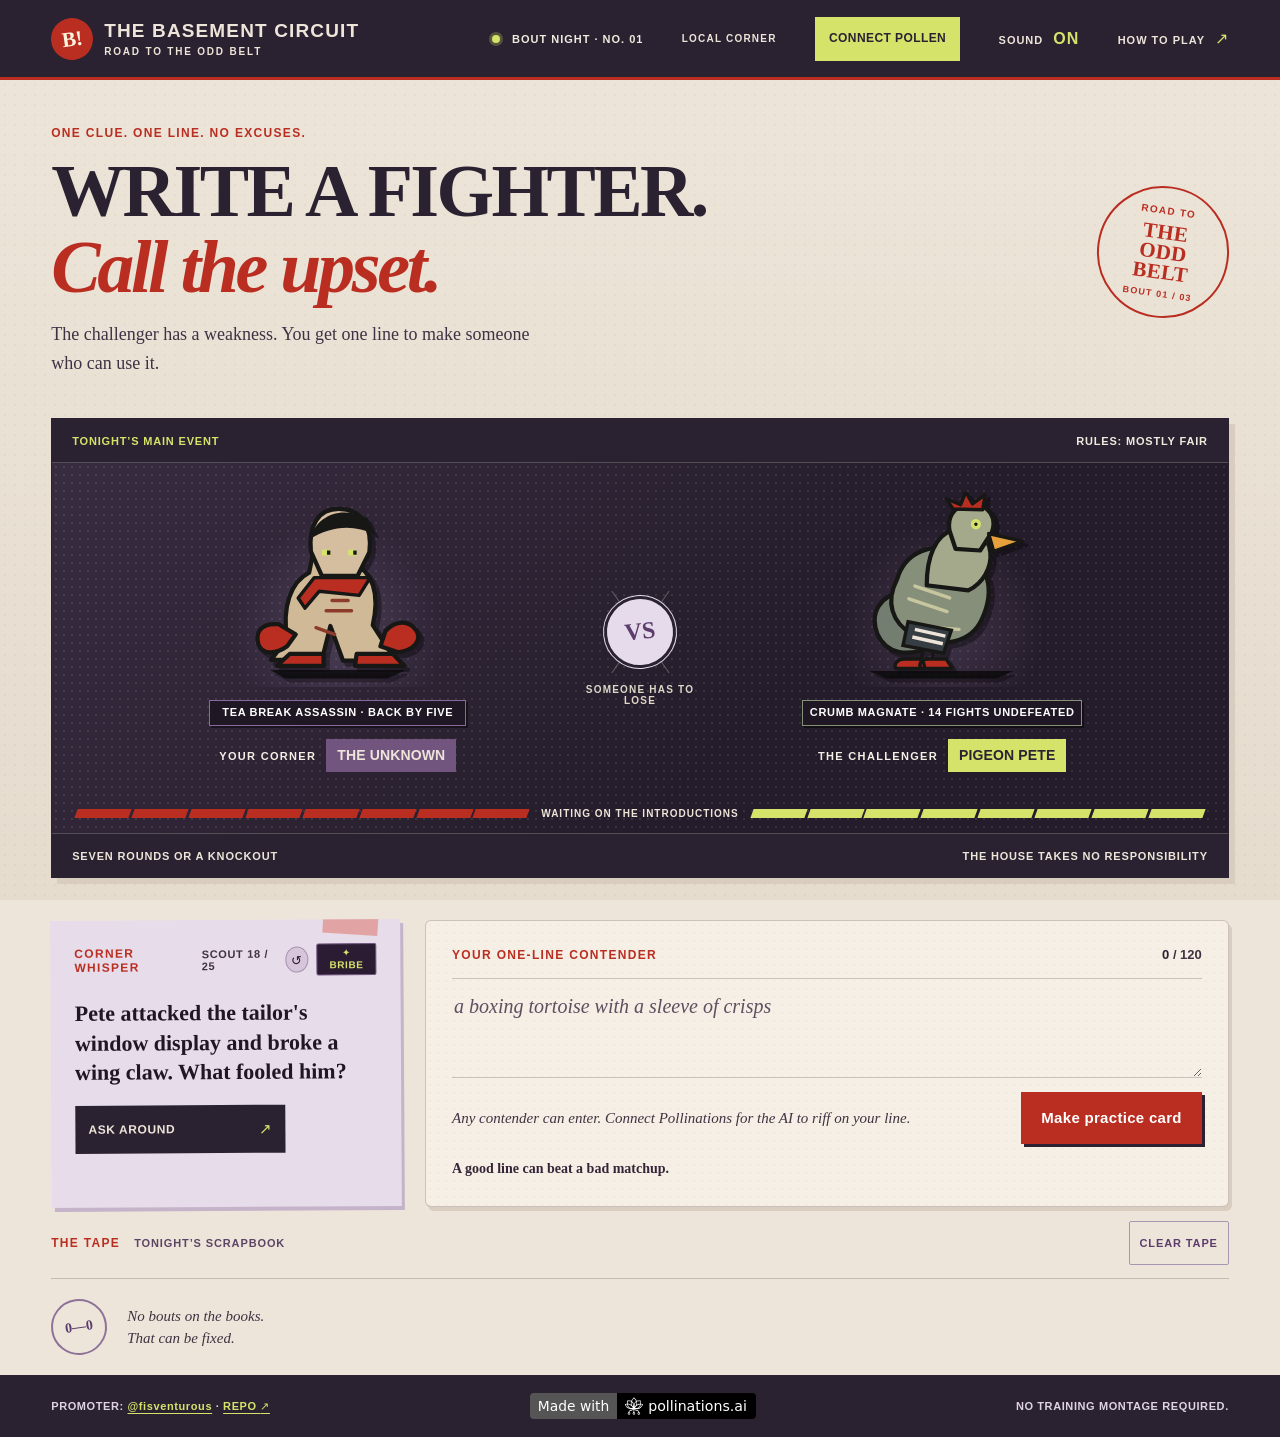
==== commit 1dafc999: "feat(ui): add non-repeating rumour load, random cycle, and hp refill messaging - prevent consecutive" ====
--- a/index.html
+++ b/index.html
@@ -112,8 +112,9 @@
                     <div class="scout-top">
                         <span class="eyebrow">CORNER WHISPER</span>
                         <div class="scout-meta">
-                            <span class="scout-count" data-scout-count>SCOUT 01 / 06</span>
+                            <span class="scout-count" data-scout-count>SCOUT 01 / 25</span>
                             <button class="scout-cycle" type="button" data-action="cycle-scout" title="Hear another corner rumour" aria-label="Hear another corner rumour">↺</button>
+                            <button class="scout-bribe" type="button" data-action="bribe-scout" title="Bribe cellar informant with AI" aria-label="Bribe cellar informant with AI">✦ BRIBE</button>
                         </div>
                     </div>
                     <p class="scout-question" data-scout-question>Pete’s been seen circling the chip shop. What’s he afraid of?</p>
@@ -220,7 +221,7 @@
                 <div class="result-stamp-wrap" data-result-stamp-wrap hidden><div class="result-stamp" data-result-stamp></div></div>
                 <ol class="round-log" data-round-log aria-live="polite" aria-relevant="additions"></ol>
                 <div class="result-navigation">
-                    <button class="return-corner-button" type="button" data-action="return-corner">RETURN TO CORNER FOR BOUT 02 ↑</button>
+                    <button class="return-corner-button" type="button" data-action="return-corner">RETURN TO CORNER (RESTORE HP FOR BOUT 02) ↑</button>
                 </div>
             </section>
 
@@ -244,7 +245,7 @@
             <ol class="how-steps">
                 <li><span aria-hidden="true">01</span><p><b>Ask around.</b> Pete has specific tells and quirks. Put the counter in your description to turn his weakness against him.</p></li>
                 <li><span aria-hidden="true">02</span><p><b>Write one line.</b> Invent anyone you like. The AI inks vivid details and signed moves while keeping the spirit of your idea.</p></li>
-                <li><span aria-hidden="true">03</span><p><b>Three-bout ticket.</b> Test your contender in a 3-bout card. Return to your corner after each bout to switch up your round-four tactic.</p></li>
+                <li><span aria-hidden="true">03</span><p><b>Three-bout ticket.</b> Test your contender across a 3-bout series. Returning to your corner sponges down your fighter, fully restoring their HP and resetting fatigue before the next bout begins.</p></li>
                 <li><span aria-hidden="true">04</span><p><b>Watch the tape.</b> Each bout runs up to seven rounds or a knockout. Share the link or check your scrapbook records.</p></li>
             </ol>
             <p class="how-footnote">Practice cards use local rules. Connect Pollinations to ink with AI; each card uses one text call.</p>
--- a/styles.css
+++ b/styles.css
@@ -120,6 +120,30 @@
 .scout-cycle { display: inline-grid; place-items: center; width: 26px; height: 26px; padding: 0; background: #d7c5dc; color: #2e1b36; border: 1px solid #a891af; border-radius: 50%; font-size: 13px; font-weight: 700; cursor: pointer; transition: transform .15s ease, background .15s ease; }
 .scout-cycle:hover { background: #cbb4d2; transform: rotate(45deg); }
 .scout-cycle:active { transform: rotate(180deg); }
+.scout-bribe {
+    display: inline-flex;
+    align-items: center;
+    gap: 4px;
+    padding: 3px 8px;
+    background: #2b1c33;
+    color: var(--acid);
+    border: 1px solid #71557f;
+    border-radius: 2px;
+    font: 800 10px/1.2 Arial, sans-serif;
+    letter-spacing: .06em;
+    cursor: pointer;
+    transition: all .15s ease;
+}
+.scout-bribe:hover {
+    background: var(--ink);
+    border-color: var(--acid);
+    transform: translateY(-1px);
+}
+.scout-bribe:disabled {
+    opacity: .6;
+    cursor: not-allowed;
+    transform: none;
+}
 .scout-question { max-width: 320px; margin: 22px 0 18px; color: #201625; font: 700 22px/1.35 Georgia, serif; }
 .scout-button { display: flex; align-items: center; justify-content: space-between; width: 100%; max-width: 210px; min-height: 48px; padding: 10px 13px; background: var(--ink); color: var(--paper); border: 0; cursor: pointer; font-size: 12px; font-weight: 700; letter-spacing: .05em; }
 .scout-button b { color: var(--acid); font-size: 15px; }
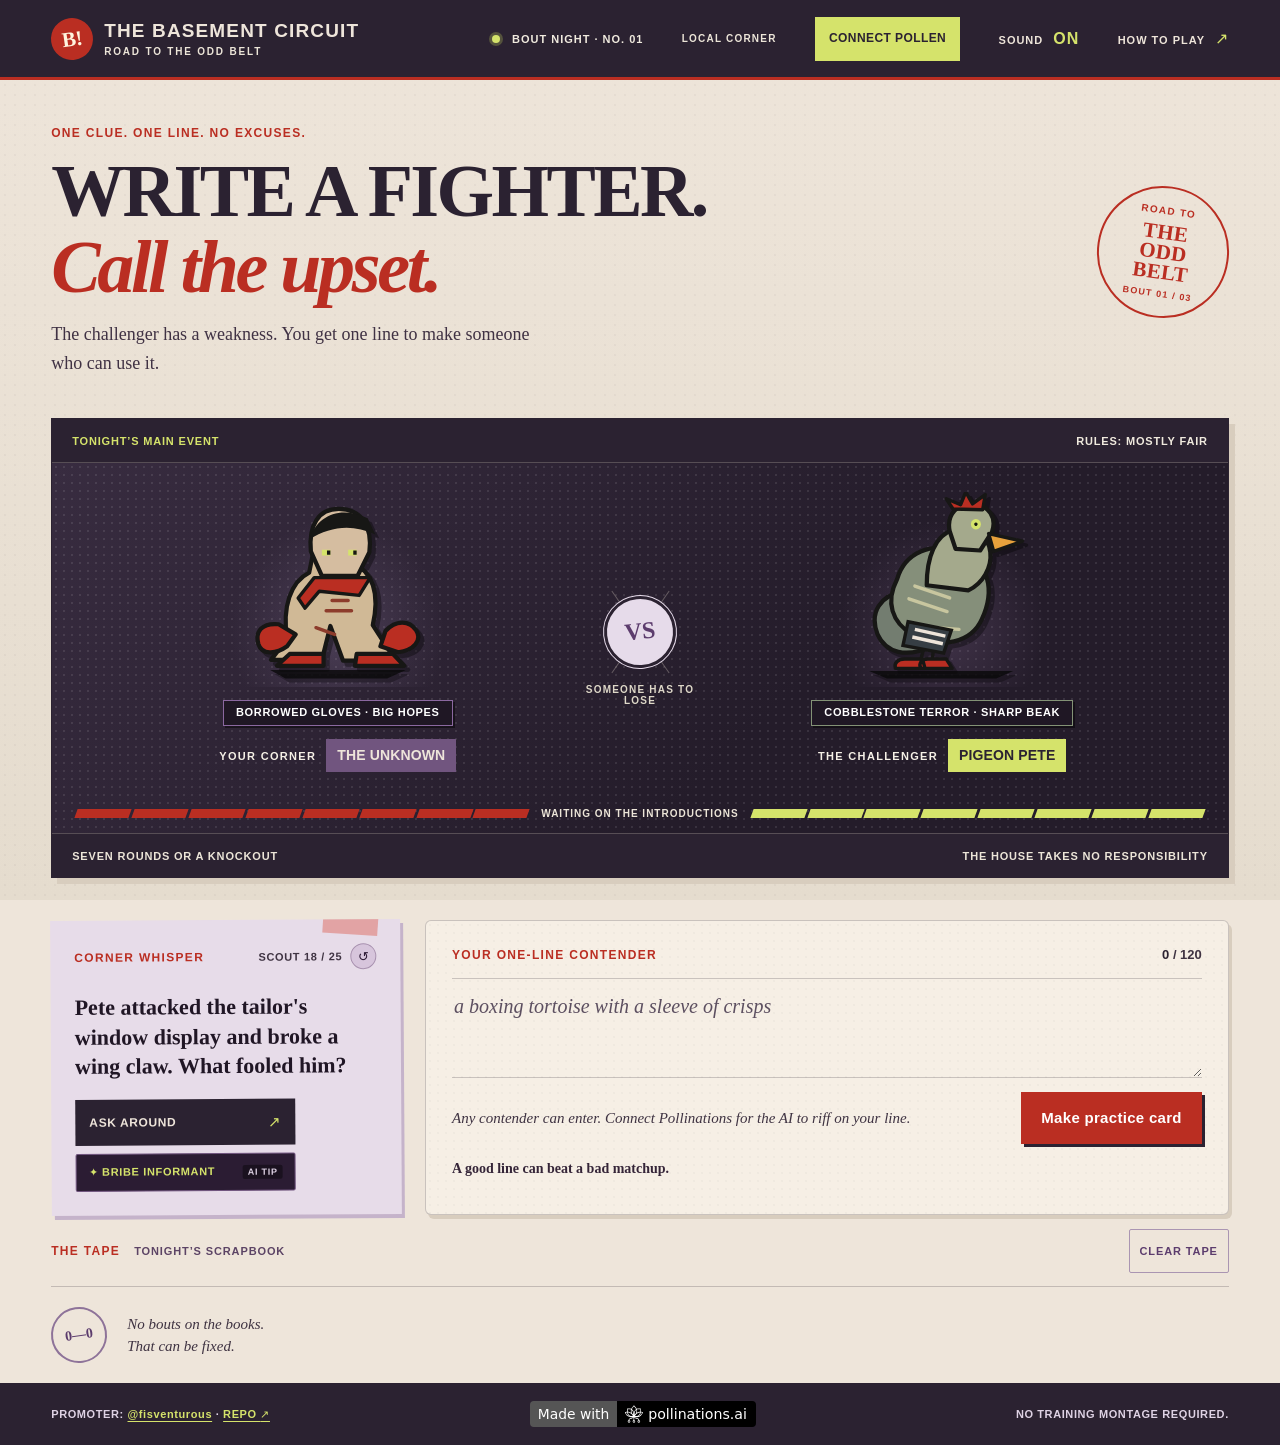
==== commit 23b38088: "fix(ui): move bribe button under ask around action - prevent header wrapping in scout metadata  - st" ====
--- a/index.html
+++ b/index.html
@@ -114,11 +114,13 @@
                         <div class="scout-meta">
                             <span class="scout-count" data-scout-count>SCOUT 01 / 25</span>
                             <button class="scout-cycle" type="button" data-action="cycle-scout" title="Hear another corner rumour" aria-label="Hear another corner rumour">↺</button>
-                            <button class="scout-bribe" type="button" data-action="bribe-scout" title="Bribe cellar informant with AI" aria-label="Bribe cellar informant with AI">✦ BRIBE</button>
                         </div>
                     </div>
                     <p class="scout-question" data-scout-question>Pete’s been seen circling the chip shop. What’s he afraid of?</p>
-                    <button class="scout-button" type="button" data-action="scout"><span>ASK AROUND</span><b aria-hidden="true">↗</b></button>
+                    <div class="scout-actions">
+                        <button class="scout-button" type="button" data-action="scout"><span>ASK AROUND</span><b aria-hidden="true">↗</b></button>
+                        <button class="scout-bribe" type="button" data-action="bribe-scout" title="Bribe cellar informant for an unscripted AI tip"><span>✦ BRIBE INFORMANT</span><small>AI TIP</small></button>
+                    </div>
                     <p class="scout-answer" data-scout-answer aria-live="polite" hidden></p>
                     <div class="paper-edge" aria-hidden="true"></div>
                 </aside>
--- a/styles.css
+++ b/styles.css
@@ -120,33 +120,67 @@
 .scout-cycle { display: inline-grid; place-items: center; width: 26px; height: 26px; padding: 0; background: #d7c5dc; color: #2e1b36; border: 1px solid #a891af; border-radius: 50%; font-size: 13px; font-weight: 700; cursor: pointer; transition: transform .15s ease, background .15s ease; }
 .scout-cycle:hover { background: #cbb4d2; transform: rotate(45deg); }
 .scout-cycle:active { transform: rotate(180deg); }
+.scout-question { max-width: 320px; margin: 22px 0 18px; color: #201625; font: 700 22px/1.35 Georgia, serif; }
+.scout-actions {
+    display: flex;
+    flex-direction: column;
+    gap: 8px;
+    width: 100%;
+    max-width: 220px;
+}
+.scout-button {
+    display: flex;
+    align-items: center;
+    justify-content: space-between;
+    width: 100%;
+    min-height: 46px;
+    padding: 10px 14px;
+    background: var(--ink);
+    color: var(--paper);
+    border: 0;
+    cursor: pointer;
+    font-size: 12px;
+    font-weight: 700;
+    letter-spacing: .05em;
+    transition: transform .15s ease, box-shadow .15s ease;
+}
+.scout-button b { color: var(--acid); font-size: 15px; }
 .scout-bribe {
-    display: inline-flex;
-    align-items: center;
-    gap: 4px;
-    padding: 3px 8px;
+    display: flex;
+    align-items: center;
+    justify-content: space-between;
+    width: 100%;
+    min-height: 38px;
+    padding: 8px 12px;
     background: #2b1c33;
     color: var(--acid);
     border: 1px solid #71557f;
     border-radius: 2px;
-    font: 800 10px/1.2 Arial, sans-serif;
+    font: 800 11px/1.2 Arial, sans-serif;
     letter-spacing: .06em;
     cursor: pointer;
     transition: all .15s ease;
+}
+.scout-bribe small {
+    color: #ded2e4;
+    font: 700 9px Arial, sans-serif;
+    letter-spacing: .08em;
+    background: rgba(0, 0, 0, 0.4);
+    padding: 2px 5px;
+    border-radius: 2px;
 }
 .scout-bribe:hover {
     background: var(--ink);
     border-color: var(--acid);
     transform: translateY(-1px);
+    box-shadow: 2px 2px 0 rgba(0, 0, 0, 0.3);
 }
 .scout-bribe:disabled {
     opacity: .6;
     cursor: not-allowed;
     transform: none;
-}
-.scout-question { max-width: 320px; margin: 22px 0 18px; color: #201625; font: 700 22px/1.35 Georgia, serif; }
-.scout-button { display: flex; align-items: center; justify-content: space-between; width: 100%; max-width: 210px; min-height: 48px; padding: 10px 13px; background: var(--ink); color: var(--paper); border: 0; cursor: pointer; font-size: 12px; font-weight: 700; letter-spacing: .05em; }
-.scout-button b { color: var(--acid); font-size: 15px; }
+    box-shadow: none;
+}
 .scout-answer { margin: 16px 0 0; color: #2e1b36; font: italic 600 17px/1.55 Georgia, serif; }
 .fighter-form { min-width: 0; padding: 26px; background: #f6efe5; background-image: radial-gradient(rgba(43, 34, 49, 0.03) 1px, transparent 1px); background-size: 8px 8px; border: 1px solid var(--line); border-radius: 6px; box-shadow: 3px 4px 0 var(--paper-deep); }
 .fighter-form label { display: flex; justify-content: space-between; align-items: center; gap: 12px; }
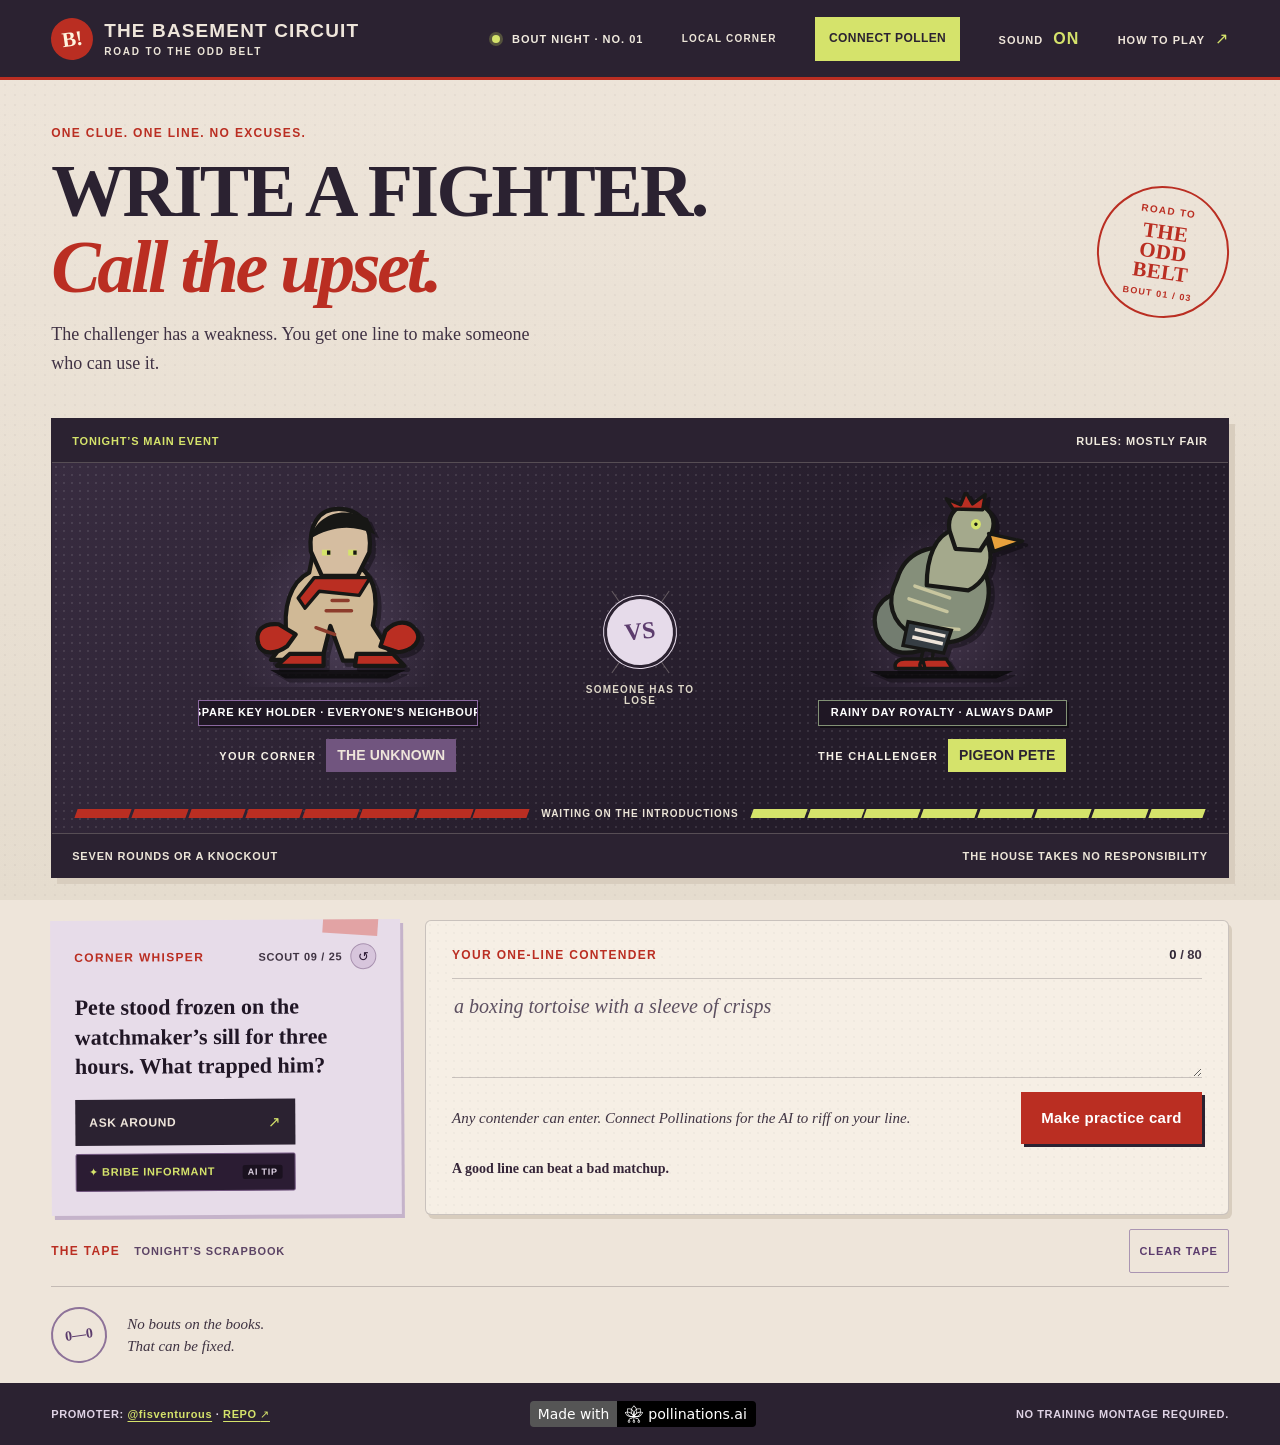
==== commit 0a1177cd: "feat(ui): tighten contender character limit to 80 - update textarea maxlength and live counter to 80" ====
--- a/index.html
+++ b/index.html
@@ -126,8 +126,8 @@
                 </aside>
 
                 <form class="fighter-form" data-fighter-form>
-                    <label for="fighter-line"><span class="eyebrow">YOUR ONE-LINE CONTENDER</span><span class="character-count"><b data-count>0</b> / 120</span></label>
-                    <textarea id="fighter-line" name="fighter" maxlength="120" rows="2" placeholder="a boxing tortoise with a sleeve of crisps" required></textarea>
+                    <label for="fighter-line"><span class="eyebrow">YOUR ONE-LINE CONTENDER</span><span class="character-count"><b data-count>0</b> / 80</span></label>
+                    <textarea id="fighter-line" name="fighter" maxlength="80" rows="2" placeholder="a boxing tortoise with a sleeve of crisps" required></textarea>
                     <div class="form-bottom"><p>Any contender can enter. Connect Pollinations for the AI to riff on your line.</p><button class="fight-button" type="submit">Make the intro <span aria-hidden="true">↗</span></button></div>
                     <p class="form-status" data-status aria-live="polite">A good line can beat a bad matchup.</p>
                 </form>
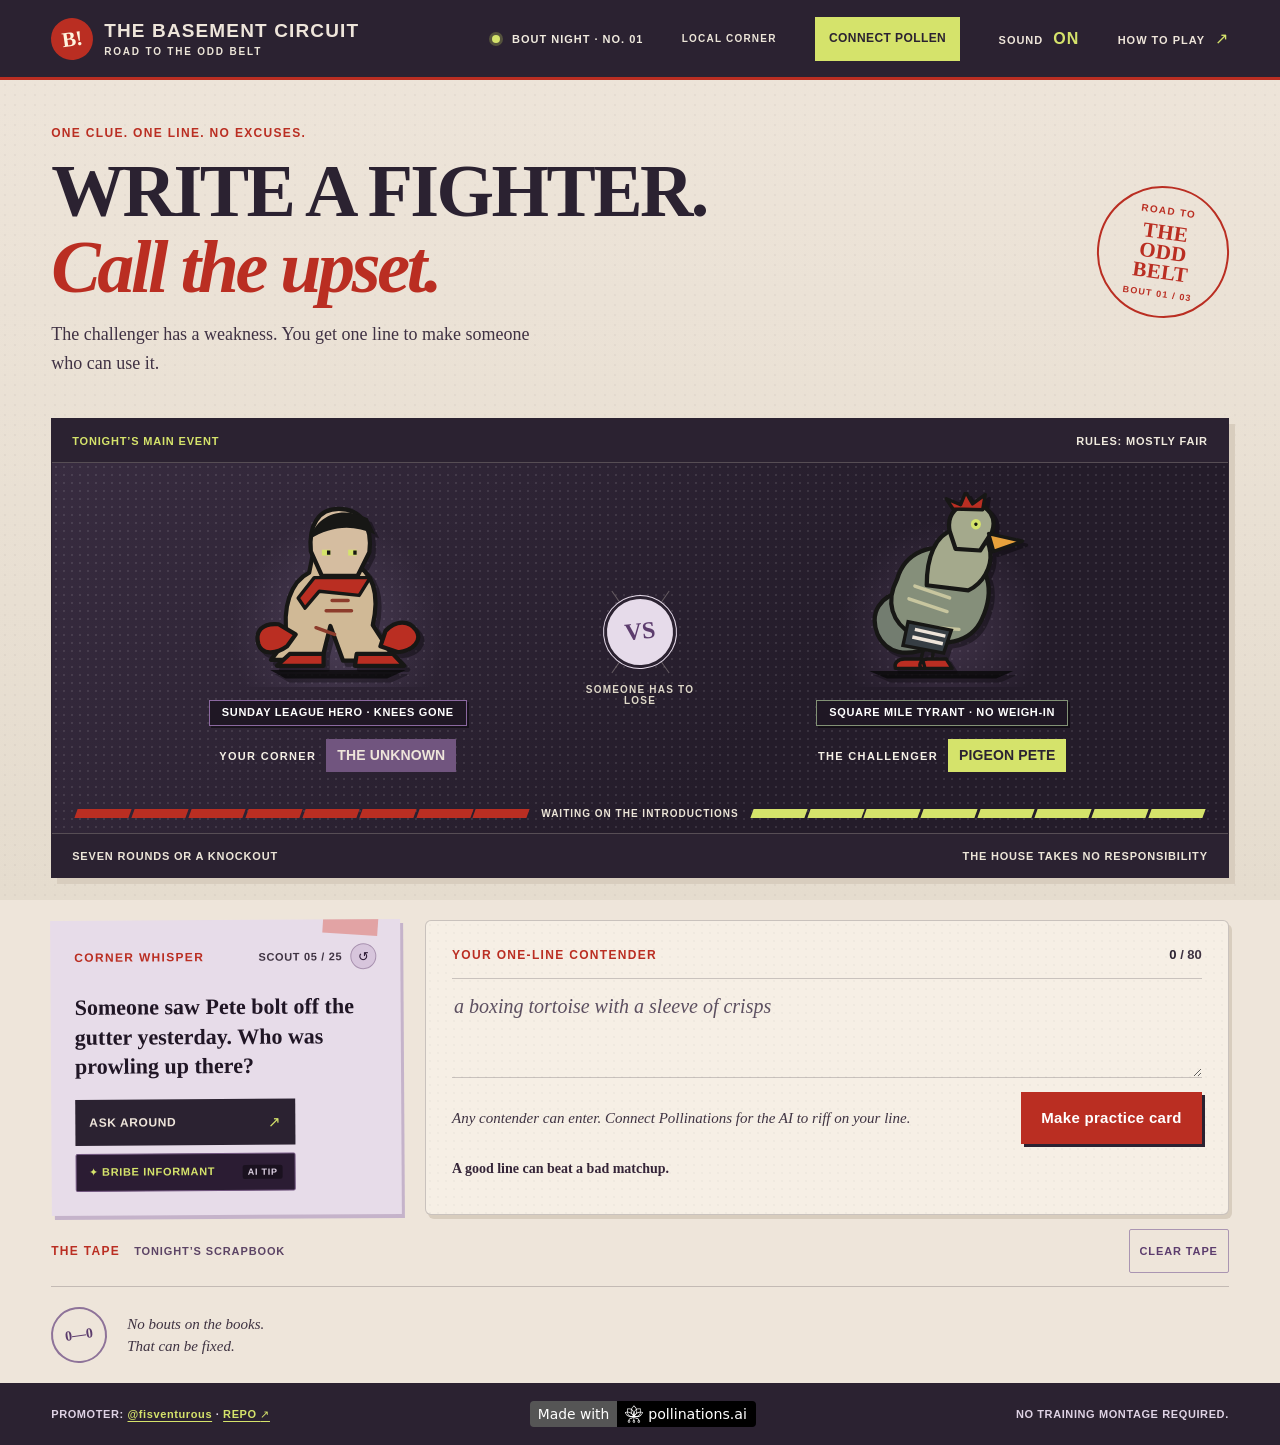
==== commit 57f55689: "feat(stage): display loaded fighter portraits in hero ring - update stage home and away art with gen" ====
--- a/index.html
+++ b/index.html
@@ -49,7 +49,7 @@
                 <div class="bout-strip"><span>TONIGHT’S MAIN EVENT</span><span>RULES: MOSTLY FAIR</span></div>
                 <div class="fight-stage">
                     <article class="corner corner-home" aria-label="Your corner">
-                        <div class="fighter-art home-art" aria-hidden="true">
+                        <div class="fighter-art home-art" data-stage-home-art aria-label="Contender ring avatar">
                             <span class="fighter-mark" data-home-mark></span>
                             <svg viewBox="0 0 220 230" role="presentation">
                                 <path class="home-shadow" d="M30 210h160l-22 10H48z" />
@@ -77,7 +77,7 @@
                     </div>
 
                     <article class="corner corner-away" aria-label="Challenger, Pigeon Pete">
-                        <div class="fighter-art pigeon-art" aria-hidden="true">
+                        <div class="fighter-art pigeon-art" data-stage-away-art aria-label="Challenger ring avatar">
                             <svg viewBox="0 0 220 230" role="presentation">
                                 <path class="pigeon-shadow" d="M24 211h170l-20 9H45z" />
                                 <path class="pigeon-wing" d="M65 117c-28 5-41 25-31 51 10 22 34 28 64 14l51-39-18-40z" />
--- a/styles.css
+++ b/styles.css
@@ -67,6 +67,26 @@
 }
 .fighter-art { position: relative; height: 195px; width: 100%; max-width: 260px; margin: 0 auto; display: grid; place-items: center; }
 .fighter-art svg { width: min(100%, 220px); height: 100%; filter: drop-shadow(4px 4px 0 rgba(0, 0, 0, 0.35)); }
+.fighter-art img {
+    width: 170px;
+    height: 170px;
+    object-fit: cover;
+    border: 3px solid #171715;
+    border-radius: 4px;
+    box-shadow: 4px 4px 0 rgba(0, 0, 0, 0.45);
+    background: #171715;
+    cursor: pointer;
+    transition: transform .2s ease, box-shadow .2s ease;
+    animation: stage-img-fade 0.35s cubic-bezier(.2,.8,.2,1) both;
+}
+@keyframes stage-img-fade {
+    from { opacity: 0; transform: scale(0.92); }
+    to { opacity: 1; transform: scale(1); }
+}
+.fighter-art img:hover {
+    transform: scale(1.04);
+    box-shadow: 5px 5px 0 var(--acid);
+}
 .home-art { --fighter-accent: var(--red); background: radial-gradient(ellipse at center 72%, #bda4d633, transparent 58%); }
 .home-shadow, .pigeon-shadow { fill: #090909; opacity: .8; }
 .home-body { fill: #d0b996; stroke: #171715; stroke-width: 5; stroke-linejoin: round; }
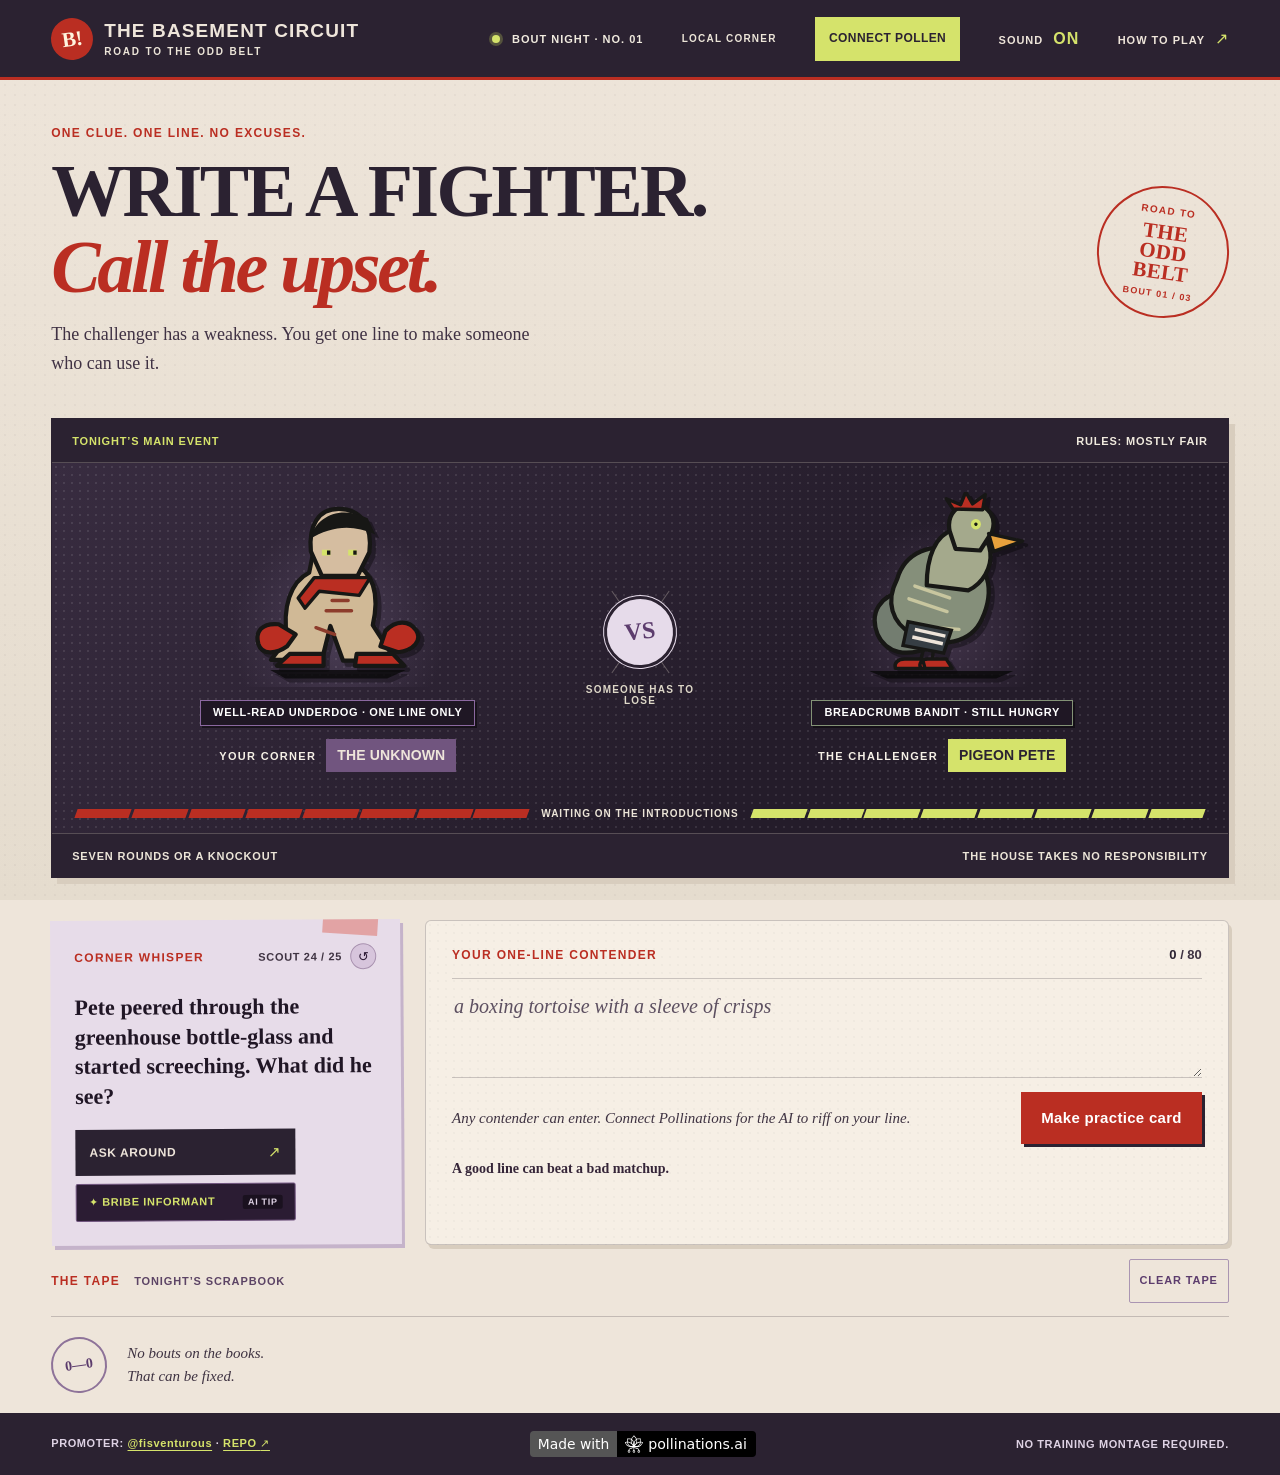
==== commit ffa33cf0: "feat(arena): cite 3-round series outcome on hero card - update top and bottom strips with series sco" ====
--- a/index.html
+++ b/index.html
@@ -46,7 +46,7 @@
             </section>
 
             <section class="bout" aria-label="Current challenger">
-                <div class="bout-strip"><span>TONIGHT’S MAIN EVENT</span><span>RULES: MOSTLY FAIR</span></div>
+                <div class="bout-strip"><span data-bout-strip-left>TONIGHT’S MAIN EVENT</span><span data-bout-strip-right>RULES: MOSTLY FAIR</span></div>
                 <div class="fight-stage">
                     <article class="corner corner-home" aria-label="Your corner">
                         <div class="fighter-art home-art" data-stage-home-art aria-label="Contender ring avatar">
@@ -72,8 +72,8 @@
                     <div class="stage-centre" aria-hidden="true">
                         <div class="stage-wire stage-wire-one"></div>
                         <div class="stage-wire stage-wire-two"></div>
-                        <div class="stage-mark">VS</div>
-                        <span class="stage-caption">SOMEONE HAS TO LOSE</span>
+                        <div class="stage-mark" data-stage-mark>VS</div>
+                        <span class="stage-caption" data-stage-caption>SOMEONE HAS TO LOSE</span>
                     </div>
 
                     <article class="corner corner-away" aria-label="Challenger, Pigeon Pete">
@@ -104,7 +104,7 @@
                         <div class="health-away"><i class="pip-on"></i><i class="pip-on"></i><i class="pip-on"></i><i class="pip-on"></i><i class="pip-on"></i><i class="pip-on"></i><i class="pip-on"></i><i class="pip-on"></i></div>
                     </div>
                 </div>
-                <div class="bout-footer"><span>SEVEN ROUNDS OR A KNOCKOUT</span><span>THE HOUSE TAKES NO RESPONSIBILITY</span></div>
+                <div class="bout-footer"><span data-bout-footer-left>SEVEN ROUNDS OR A KNOCKOUT</span><span data-bout-footer-right>THE HOUSE TAKES NO RESPONSIBILITY</span></div>
             </section>
 
             <section class="ringside" aria-label="Prepare your fighter">
--- a/styles.css
+++ b/styles.css
@@ -67,25 +67,34 @@
 }
 .fighter-art { position: relative; height: 195px; width: 100%; max-width: 260px; margin: 0 auto; display: grid; place-items: center; }
 .fighter-art svg { width: min(100%, 220px); height: 100%; filter: drop-shadow(4px 4px 0 rgba(0, 0, 0, 0.35)); }
-.fighter-art img {
+.fighter-stage-frame, .fighter-art > img {
     width: 170px;
     height: 170px;
-    object-fit: cover;
     border: 3px solid #171715;
     border-radius: 4px;
     box-shadow: 4px 4px 0 rgba(0, 0, 0, 0.45);
     background: #171715;
+    overflow: hidden;
     cursor: pointer;
     transition: transform .2s ease, box-shadow .2s ease;
     animation: stage-img-fade 0.35s cubic-bezier(.2,.8,.2,1) both;
+    display: block;
 }
 @keyframes stage-img-fade {
     from { opacity: 0; transform: scale(0.92); }
     to { opacity: 1; transform: scale(1); }
 }
-.fighter-art img:hover {
+.fighter-stage-frame:hover, .fighter-art > img:hover {
     transform: scale(1.04);
     box-shadow: 5px 5px 0 var(--acid);
+}
+.fighter-stage-frame img {
+    width: 100%;
+    height: 100%;
+    object-fit: cover;
+    display: block;
+    transform: scale(1.09);
+    transition: transform .2s ease;
 }
 .home-art { --fighter-accent: var(--red); background: radial-gradient(ellipse at center 72%, #bda4d633, transparent 58%); }
 .home-shadow, .pigeon-shadow { fill: #090909; opacity: .8; }
@@ -112,6 +121,39 @@
 .stage-wire-two { transform: rotate(-35deg); }
 .stage-mark { display: grid; width: 72px; height: 72px; place-items: center; background: #e6dbea; color: #5c3c6d; border: 3px solid var(--ink); outline: 1px solid #e6dbea; border-radius: 50%; font: 700 24px/.8 Georgia, serif; transform: rotate(-6deg); }
 .stage-caption { position: absolute; top: 88px; width: 140px; color: #ded8c8; text-align: center; font-size: 10px; font-weight: 800; letter-spacing: .12em; }
+.stage-mark.is-series-win {
+    background: #24542d;
+    color: var(--acid);
+    border-color: #438751;
+    outline: 2px solid var(--acid);
+    font: 900 22px/1 Arial, sans-serif;
+    transform: rotate(0deg) scale(1.08);
+    box-shadow: 0 0 16px rgba(213, 227, 107, 0.45);
+}
+.stage-mark.is-series-loss {
+    background: var(--red);
+    color: #ffffff;
+    border-color: #f77a63;
+    outline: 2px solid #f77a63;
+    font: 900 22px/1 Arial, sans-serif;
+    transform: rotate(0deg) scale(1.08);
+    box-shadow: 0 0 16px rgba(186, 46, 34, 0.45);
+}
+.stage-caption.is-series-verdict {
+    color: var(--acid);
+    font-weight: 900;
+    letter-spacing: .14em;
+}
+.corner.is-series-winner .fighter-art {
+    filter: drop-shadow(0 0 14px rgba(213, 227, 107, 0.45));
+}
+.corner.is-series-winner .corner-label b {
+    box-shadow: 0 0 12px var(--acid);
+}
+.corner.is-series-loser {
+    opacity: .72;
+    filter: grayscale(0.2);
+}
 .pigeon-art { background: radial-gradient(ellipse at center 70%, #9b7baa40, transparent 56%); }
 .pigeon-wing { fill: #737d70; stroke: #171715; stroke-width: 5; stroke-linejoin: round; }
 .pigeon-body { fill: #858f7a; stroke: #171715; stroke-width: 5; }
@@ -130,6 +172,21 @@
 .health-away { flex-direction: row-reverse; }
 .health-row div.health-away i.pip-on { background: var(--acid); opacity: 1; }
 .health-row span { color: #ece5d8; font-size: 10px; font-weight: 800; letter-spacing: .1em; text-align: center; }
+.health-row span.is-series-verdict {
+    padding: 4px 14px;
+    background: #1c1422;
+    border: 1px solid var(--acid);
+    border-radius: 3px;
+    color: var(--acid);
+    font-weight: 900;
+    letter-spacing: .12em;
+    box-shadow: 0 0 12px rgba(213, 227, 107, 0.3);
+}
+.health-row span.is-series-verdict.is-loss {
+    border-color: var(--red);
+    color: #ff9d8f;
+    box-shadow: 0 0 12px rgba(186, 46, 34, 0.3);
+}
 .bout-footer { border-top: 1px solid #f0e8d638; color: #ece5d8; }
 .ringside { display: grid; grid-template-columns: minmax(250px, .74fr) minmax(0, 1.7fr); gap: 24px; margin: 42px 0 0; }
 .scout-card { position: relative; min-height: 210px; padding: 24px; overflow: hidden; background: #e7dce9; transform: rotate(-.35deg); box-shadow: 3px 4px 0 #c5b3ca; }
@@ -140,6 +197,12 @@
 .scout-cycle { display: inline-grid; place-items: center; width: 26px; height: 26px; padding: 0; background: #d7c5dc; color: #2e1b36; border: 1px solid #a891af; border-radius: 50%; font-size: 13px; font-weight: 700; cursor: pointer; transition: transform .15s ease, background .15s ease; }
 .scout-cycle:hover { background: #cbb4d2; transform: rotate(45deg); }
 .scout-cycle:active { transform: rotate(180deg); }
+.scout-cycle:disabled {
+    opacity: .4;
+    cursor: not-allowed;
+    background: #d7c5dc;
+    transform: none !important;
+}
 .scout-question { max-width: 320px; margin: 22px 0 18px; color: #201625; font: 700 22px/1.35 Georgia, serif; }
 .scout-actions {
     display: flex;
@@ -196,7 +259,7 @@
     box-shadow: 2px 2px 0 rgba(0, 0, 0, 0.3);
 }
 .scout-bribe:disabled {
-    opacity: .6;
+    opacity: .5;
     cursor: not-allowed;
     transform: none;
     box-shadow: none;
@@ -449,7 +512,8 @@
     height: 100%;
     object-fit: cover;
     display: block;
-    transition: opacity .3s ease;
+    transform: scale(1.09);
+    transition: opacity .3s ease, transform .2s ease;
 }
 .dossier-avatar svg {
     width: 44px;
@@ -975,6 +1039,7 @@
     height: 100%;
     object-fit: cover;
     display: block;
+    transform: scale(1.08);
 }
 .zoom-media svg {
     width: 120px;
@@ -1036,6 +1101,7 @@
     .corner-label b { font-size: 12px; }
     .health-row { right: 12px; left: 12px; grid-template-columns: 1fr 1fr; gap: 10px; }
     .health-row span { display: none; }
+    .health-row span.is-series-verdict { display: block !important; font-size: 9px; grid-column: 1 / -1; margin-top: 6px; }
     .bout-strip, .bout-footer { min-height: 42px; align-items: flex-start; flex-direction: column; gap: 5px; padding: 10px 12px; font-size: 10px; letter-spacing: .05em; }
     .ringside { grid-template-columns: 1fr; gap: 18px; margin-top: 32px; }
     .scout-card { min-height: 0; padding: 22px; }
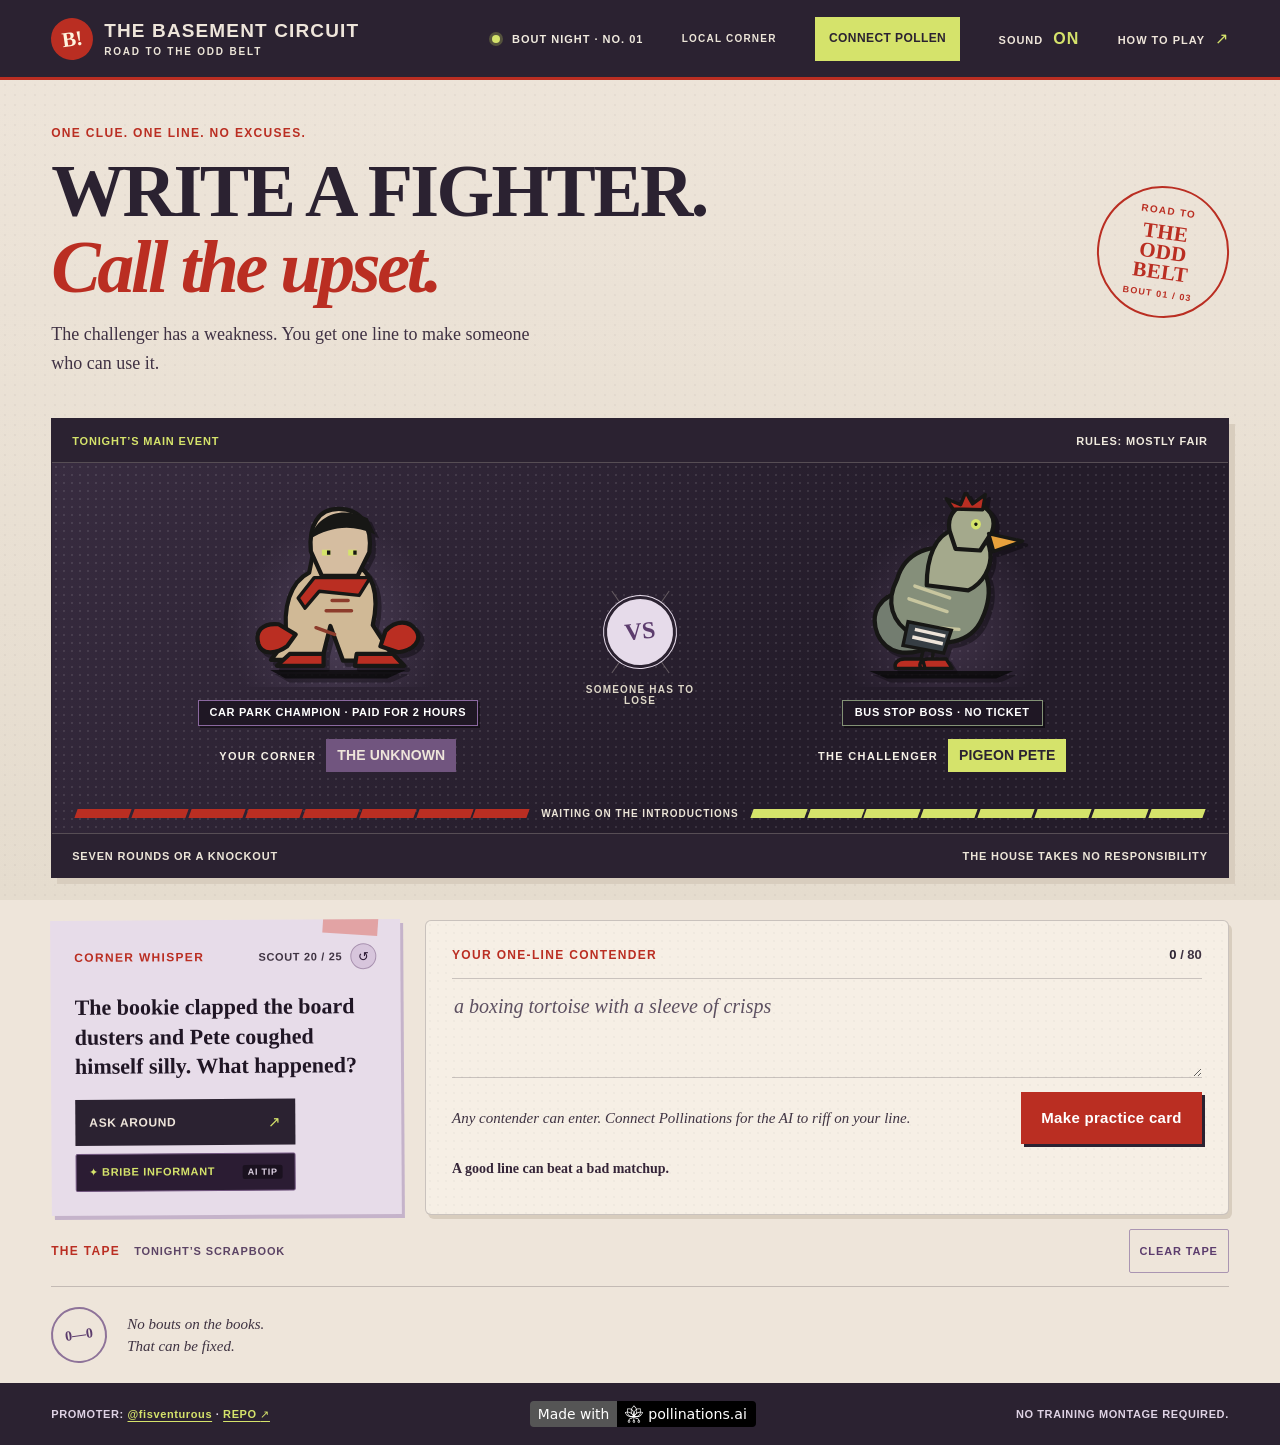
==== commit c2dda64c: "chore: add pollinations gateway preconnect and script markers" ====
--- a/index.html
+++ b/index.html
@@ -7,6 +7,8 @@
         <meta name="description" content="Write a fighter. Scout the rival. Call the upset." />
         <title>The Basement Circuit</title>
         <link rel="icon" href="data:image/svg+xml,%3Csvg xmlns='http://www.w3.org/2000/svg' viewBox='0 0 40 40'%3E%3Crect width='40' height='40' rx='20' fill='%23e65032'/%3E%3Ctext x='50%25' y='55%25' text-anchor='middle' dominant-baseline='middle' font-family='Georgia,serif' font-weight='900' font-size='22' fill='%23fff4dc'%3EB!%3C/text%3E%3C/svg%3E" />
+        <link rel="preconnect" href="https://gen.pollinations.ai" />
+        <link rel="dns-prefetch" href="https://gen.pollinations.ai" />
         <link rel="stylesheet" href="styles.css?v=circuit2" />
         <link rel="modulepreload" href="src/main.js?v=circuit2" />
         <link rel="modulepreload" href="src/engine.js" />
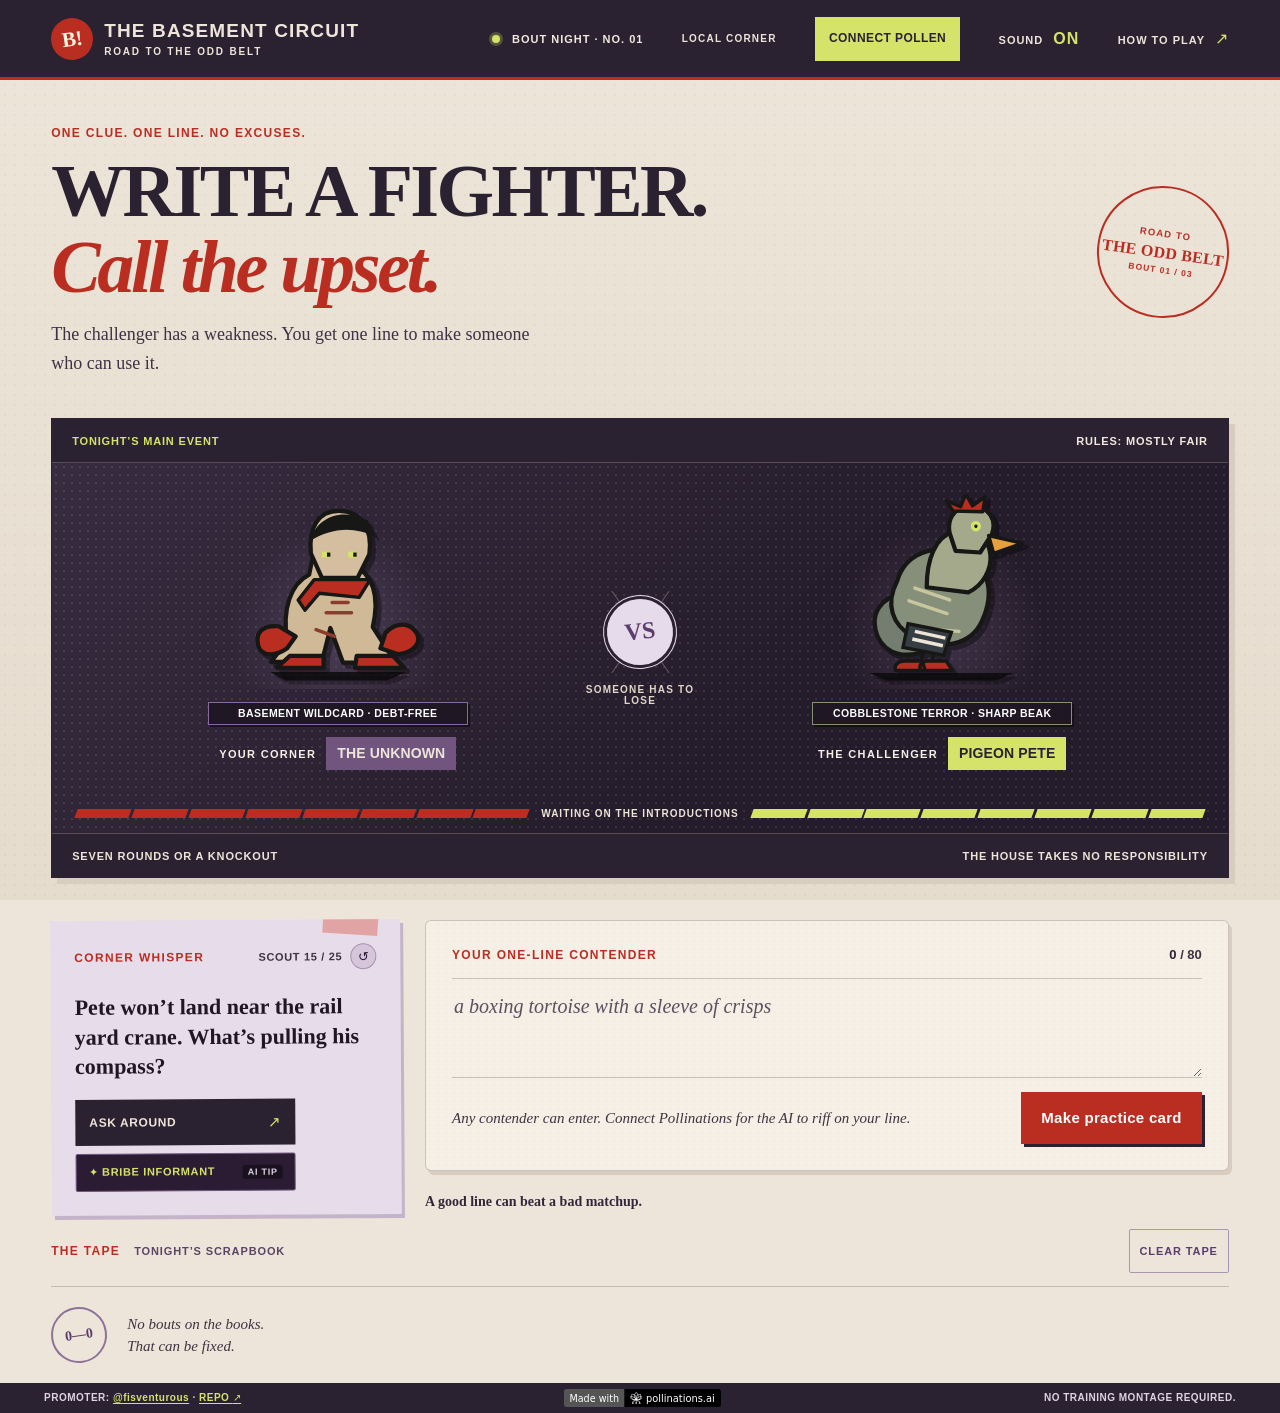
==== commit cbef1039: "fix(ui): refine ringside layout, slim footer, and prevent form reloads - position scout warning betw" ====
--- a/index.html
+++ b/index.html
@@ -9,14 +9,14 @@
         <link rel="icon" href="data:image/svg+xml,%3Csvg xmlns='http://www.w3.org/2000/svg' viewBox='0 0 40 40'%3E%3Crect width='40' height='40' rx='20' fill='%23e65032'/%3E%3Ctext x='50%25' y='55%25' text-anchor='middle' dominant-baseline='middle' font-family='Georgia,serif' font-weight='900' font-size='22' fill='%23fff4dc'%3EB!%3C/text%3E%3C/svg%3E" />
         <link rel="preconnect" href="https://gen.pollinations.ai" />
         <link rel="dns-prefetch" href="https://gen.pollinations.ai" />
-        <link rel="stylesheet" href="styles.css?v=circuit2" />
-        <link rel="modulepreload" href="src/main.js?v=circuit2" />
-        <link rel="modulepreload" href="src/engine.js" />
-        <link rel="modulepreload" href="src/auth.js" />
-        <link rel="modulepreload" href="src/pollinations.js" />
-        <link rel="modulepreload" href="src/config.js" />
-        <link rel="modulepreload" href="src/audio.js" />
-        <script type="module" src="src/main.js?v=circuit2"></script>
+        <link rel="stylesheet" href="styles.css?v=circuit6" />
+        <link rel="modulepreload" href="src/main.js?v=circuit6" />
+        <link rel="modulepreload" href="src/engine.js?v=circuit6" />
+        <link rel="modulepreload" href="src/auth.js?v=circuit6" />
+        <link rel="modulepreload" href="src/pollinations.js?v=circuit6" />
+        <link rel="modulepreload" href="src/config.js?v=circuit6" />
+        <link rel="modulepreload" href="src/audio.js?v=circuit6" />
+        <script type="module" src="src/main.js?v=circuit6"></script>
     </head>
     <body>
         <header class="masthead">
@@ -42,7 +42,7 @@
                 </div>
                 <div class="round-stamp" aria-label="Bout one of three">
                     <span>ROAD TO</span>
-                    <strong>THE<br />ODD<br />BELT</strong>
+                    <strong>THE ODD BELT</strong>
                     <small data-series-stamp>BOUT 01 / 03</small>
                 </div>
             </section>
@@ -127,11 +127,12 @@
                     <div class="paper-edge" aria-hidden="true"></div>
                 </aside>
 
-                <form class="fighter-form" data-fighter-form>
+                <p class="form-status" data-status aria-live="polite">A good line can beat a bad matchup.</p>
+
+                <form class="fighter-form" data-fighter-form action="javascript:void(0);">
                     <label for="fighter-line"><span class="eyebrow">YOUR ONE-LINE CONTENDER</span><span class="character-count"><b data-count>0</b> / 80</span></label>
                     <textarea id="fighter-line" name="fighter" maxlength="80" rows="2" placeholder="a boxing tortoise with a sleeve of crisps" required></textarea>
                     <div class="form-bottom"><p>Any contender can enter. Connect Pollinations for the AI to riff on your line.</p><button class="fight-button" type="submit">Make the intro <span aria-hidden="true">↗</span></button></div>
-                    <p class="form-status" data-status aria-live="polite">A good line can beat a bad matchup.</p>
                 </form>
             </section>
 
@@ -269,10 +270,10 @@
 
         <footer class="footer">
             <span>PROMOTER: <a href="https://github.com/fisventurous" target="_blank" rel="noopener">@fisventurous</a> · <a href="https://github.com/fisventurous/The-Basement-Circuit" target="_blank" rel="noopener">REPO <span aria-hidden="true">↗</span></a></span>
-            <a class="pollinations-badge" href="https://pollinations.ai/?ref=badge" target="_blank" rel="noopener" aria-label="Made with Pollinations.ai">
+            <a class="pollinations-badge" href="https://pollinations.ai/?ref=badge" target="_blank" rel="noopener" aria-label="Made for Pollinations.ai">
                 <img
                     src="badge-made-with.svg"
-                    alt="Made with pollinations.ai"
+                    alt="Made for pollinations.ai"
                     width="158"
                     height="32"
                     loading="lazy"
--- a/styles.css
+++ b/styles.css
@@ -46,10 +46,10 @@
 h1 { margin: 13px 0 11px; font: 700 clamp(42px, 6.2vw, 74px)/1.03 Georgia, serif; letter-spacing: -.035em; text-transform: uppercase; }
 h1 em { color: var(--red); font: italic 700 1em/1 Georgia, serif; letter-spacing: -.045em; text-transform: none; }
 .lede { max-width: 500px; margin: 15px 0 0; color: var(--muted); font: 500 18px/1.6 Georgia, serif; }
-.round-stamp { width: 132px; height: 132px; flex: 0 0 132px; display: flex; flex-direction: column; justify-content: center; align-items: center; border: 2px solid var(--red); border-radius: 50%; color: var(--red); transform: rotate(8deg); text-align: center; }
-.round-stamp span, .round-stamp small { font: 900 10px/1.2 Arial, sans-serif; letter-spacing: .13em; }
-.round-stamp strong { margin: 6px 0; font: 700 21px/.95 Georgia, serif; letter-spacing: .015em; }
-.round-stamp small { font-size: 9px; }
+.round-stamp { width: 132px; height: 132px; flex: 0 0 132px; display: flex; flex-direction: column; justify-content: center; align-items: center; border: 2px solid var(--red); border-radius: 50%; color: var(--red); transform: rotate(8deg); text-align: center; padding: 10px; box-sizing: border-box; }
+.round-stamp span, .round-stamp small { font: 900 9.5px/1 Arial, sans-serif; letter-spacing: .12em; }
+.round-stamp strong { margin: 5px 0; font: 700 16px/1.1 Georgia, serif; letter-spacing: .02em; white-space: nowrap; }
+.round-stamp small { font-size: 8.5px; }
 .bout { position: relative; overflow: hidden; background: var(--ink); color: var(--paper); border: 1px solid var(--ink); box-shadow: 6px 6px 0 var(--paper-deep); }
 .bout-strip, .bout-footer { min-height: 44px; padding: 0 20px; display: flex; justify-content: space-between; align-items: center; gap: 12px; font-size: 11px; font-weight: 600; letter-spacing: .075em; }
 .bout-strip { border-bottom: 1px solid #f0e8d638; color: #f0eade; }
@@ -106,8 +106,8 @@
 .home-scarf { fill: var(--fighter-accent); stroke: #171715; stroke-width: 4; stroke-linejoin: round; }
 .home-glove, .home-boot { fill: var(--fighter-accent); stroke: #171715; stroke-width: 5; stroke-linejoin: round; }
 .home-detail { fill: none; stroke: #8d3c2c; stroke-width: 4; stroke-linecap: round; }
-.fighter-tagline { position: relative; z-index: 2; display: flex; justify-content: center; align-items: center; width: 100%; min-height: 28px; margin: 12px 0 10px; }
-.tagline-badge { display: inline-flex; align-items: center; justify-content: center; max-width: min(100%, 280px); padding: 5px 12px; color: #ffffff; background: #1f1724; border: 1px solid #5a4266; box-shadow: 2px 2px 0 rgba(0, 0, 0, 0.45); font: 700 11px/1.25 Arial, sans-serif; letter-spacing: .06em; text-transform: uppercase; white-space: nowrap; overflow: hidden; text-overflow: ellipsis; }
+.fighter-tagline { position: relative; z-index: 2; display: flex; justify-content: center; align-items: center; width: 100%; min-height: 28px; margin: 10px 0 8px; padding: 0 4px; box-sizing: border-box; }
+.tagline-badge { display: block; width: 100%; max-width: 260px; padding: 4px 10px; color: #ffffff; background: #1f1724; border: 1px solid #5a4266; box-shadow: 2px 2px 0 rgba(0, 0, 0, 0.45); font: 700 10.5px/1.25 Arial, sans-serif; letter-spacing: .04em; text-transform: uppercase; text-align: center; white-space: nowrap; overflow: hidden; text-overflow: ellipsis; box-sizing: border-box; }
 .corner-home .tagline-badge { border-color: #8b68a0; }
 .corner-away .tagline-badge { border-color: #839276; }
 .fighter-mark { position: absolute; z-index: 2; top: 10px; right: 10px; display: inline-flex; align-items: center; justify-content: center; padding: 2px 7px; border: 1px dashed rgba(240, 232, 214, 0.4); border-radius: 2px; color: #d5e36b; background: rgba(28, 20, 34, 0.9); box-shadow: 2px 2px 0 rgba(0, 0, 0, 0.4); font: 800 9px/1.2 Arial, sans-serif; letter-spacing: .12em; text-transform: uppercase; }
@@ -188,8 +188,18 @@
     box-shadow: 0 0 12px rgba(186, 46, 34, 0.3);
 }
 .bout-footer { border-top: 1px solid #f0e8d638; color: #ece5d8; }
-.ringside { display: grid; grid-template-columns: minmax(250px, .74fr) minmax(0, 1.7fr); gap: 24px; margin: 42px 0 0; }
-.scout-card { position: relative; min-height: 210px; padding: 24px; overflow: hidden; background: #e7dce9; transform: rotate(-.35deg); box-shadow: 3px 4px 0 #c5b3ca; }
+.ringside {
+    display: grid;
+    grid-template-columns: minmax(250px, .74fr) minmax(0, 1.7fr);
+    grid-template-rows: auto auto;
+    grid-template-areas:
+        "scout form"
+        "scout status";
+    gap: 16px 24px;
+    margin: 42px 0 0;
+    align-items: start;
+}
+.scout-card { position: relative; grid-area: scout; min-height: 210px; padding: 24px; overflow: hidden; background: #e7dce9; transform: rotate(-.35deg); box-shadow: 3px 4px 0 #c5b3ca; }
 .scout-card::before { position: absolute; top: -13px; right: 22px; width: 55px; height: 28px; content: ""; background: #d94f3d66; transform: rotate(4deg); }
 .scout-top { display: flex; justify-content: space-between; align-items: center; gap: 8px; }
 .scout-meta { display: flex; align-items: center; gap: 8px; }
@@ -265,7 +275,7 @@
     box-shadow: none;
 }
 .scout-answer { margin: 16px 0 0; color: #2e1b36; font: italic 600 17px/1.55 Georgia, serif; }
-.fighter-form { min-width: 0; padding: 26px; background: #f6efe5; background-image: radial-gradient(rgba(43, 34, 49, 0.03) 1px, transparent 1px); background-size: 8px 8px; border: 1px solid var(--line); border-radius: 6px; box-shadow: 3px 4px 0 var(--paper-deep); }
+.fighter-form { grid-area: form; min-width: 0; padding: 26px; background: #f6efe5; background-image: radial-gradient(rgba(43, 34, 49, 0.03) 1px, transparent 1px); background-size: 8px 8px; border: 1px solid var(--line); border-radius: 6px; box-shadow: 3px 4px 0 var(--paper-deep); }
 .fighter-form label { display: flex; justify-content: space-between; align-items: center; gap: 12px; }
 .character-count { color: #3f3342; font: 600 13px Arial, sans-serif; white-space: nowrap; }
 .character-count b { color: var(--ink); }
@@ -277,14 +287,18 @@
 .fight-button:hover, .scout-button:hover { transform: translate(-1px, -1px); box-shadow: 4px 4px 0 var(--ink); }
 .fight-button:disabled { color: #ffffff; background: #826c7e; box-shadow: none; cursor: default; }
 .form-status {
+    grid-area: status;
     min-height: 24px;
-    margin: 12px 0 0;
+    margin: 0;
     color: #352538;
     font: 600 14px/1.5 Georgia, serif;
     display: flex;
     align-items: center;
     gap: 10px;
     flex-wrap: wrap;
+}
+.form-status.is-scout-warning {
+    color: var(--red);
 }
 .status-manicule {
     display: inline-flex;
@@ -331,12 +345,22 @@
 .tape-log strong.tape-loss { color: #8e2b1b; }
 .tape-log span { color: #3f3342; font: italic 500 15px/1.55 Georgia, serif; }
 .tape-log b { color: var(--red); font-size: 12px; font-weight: 700; }
-.footer { display: flex; justify-content: space-between; align-items: center; flex-wrap: wrap; gap: 16px; padding: 18px clamp(18px, 4vw, 56px); background: var(--ink); color: #ded2e4; font-size: 11px; font-weight: 600; letter-spacing: .055em; }
-.footer a:not(.pollinations-badge) { color: var(--acid); text-decoration: underline; text-underline-offset: 3px; transition: color .15s ease, opacity .15s ease; }
+.footer { display: flex; justify-content: space-between; align-items: center; flex-wrap: wrap; gap: 12px; padding: 6px clamp(16px, 3.5vw, 44px); background: var(--ink); color: #ded2e4; font-size: 10px; font-weight: 600; letter-spacing: .05em; line-height: 1.2; box-sizing: border-box; }
+.footer a:not(.pollinations-badge) { color: var(--acid); text-decoration: underline; text-underline-offset: 2px; transition: color .15s ease, opacity .15s ease; }
 .footer a:not(.pollinations-badge):hover { color: #fff; }
 .pollinations-badge { display: inline-flex; align-items: center; transition: transform .15s ease, opacity .15s ease; }
 .pollinations-badge:hover { transform: translateY(-1px); opacity: .95; }
-.pollinations-badge img { height: 26px; width: auto; display: block; }
+.pollinations-badge img { height: 18px; width: auto; display: block; }
+.how-dialog {
+    border: 2px solid #2b2231;
+    border-radius: 6px;
+    padding: clamp(20px, 4vw, 32px);
+    background: var(--paper);
+    color: var(--ink);
+    max-width: min(92vw, 540px);
+    margin: auto;
+    box-shadow: 6px 6px 0 var(--ink);
+}
 .how-dialog::backdrop { background: #211827d9; backdrop-filter: blur(3px); }
 .how-dialog h2 { margin: 8px 0 10px; font: 700 clamp(30px, 7vw, 38px)/1.12 Georgia, serif; }
 .how-intro, .how-footnote { color: var(--muted); font: 16px/1.55 Georgia, serif; }
@@ -1082,32 +1106,114 @@
     .auth-status { display: none; }
     .connect-button { min-height: 42px; padding-inline: 8px; font-size: 9px; }
     main { padding-inline: 16px; }
-    .intro { min-height: 0; padding: 32px 0 24px; align-items: flex-start; flex-direction: column; gap: 8px; }
+    .intro { min-height: 0; padding: 24px 0 20px; align-items: flex-start; flex-direction: column; gap: 8px; }
     .intro-copy { width: 100%; }
-    h1 { font-size: clamp(42px, 10vw, 54px); }
-    .round-stamp { width: 96px; height: 96px; flex-basis: 96px; align-self: flex-end; }
-    .round-stamp strong { margin: 4px 0; font-size: 15px; }
-    .round-stamp span, .round-stamp small { font-size: 8px; }
-    .lede { max-width: 520px; font-size: 17px; }
-    .fight-stage { min-height: 320px; grid-template-columns: minmax(0, 1fr) 50px minmax(0, 1fr); padding: 18px 8px 50px; }
-    .fighter-art { height: 220px; }
-    .fighter-art svg { width: 100%; }
-    .stage-mark { width: 50px; height: 50px; font-size: 21px; }
+    h1 { font-size: clamp(38px, 10vw, 52px); }
+    .round-stamp {
+        width: 104px;
+        height: 104px;
+        flex-basis: 104px;
+        align-self: flex-end;
+        margin-right: 12px;
+        margin-top: -6px;
+        padding: 6px;
+    }
+    .round-stamp strong {
+        margin: 3px 0;
+        font-size: 11.5px;
+        line-height: 1.05;
+        letter-spacing: .01em;
+        white-space: nowrap;
+    }
+    .round-stamp span, .round-stamp small {
+        font-size: 7.5px;
+        letter-spacing: .1em;
+    }
+    .lede { max-width: 520px; font-size: 16px; }
+    .fight-stage {
+        min-height: 270px;
+        grid-template-columns: minmax(0, 1fr) 50px minmax(0, 1fr);
+        padding: 16px 8px 46px;
+    }
+    .fighter-art {
+        height: 155px;
+    }
+    .fighter-art svg {
+        width: min(100%, 155px);
+        height: 100%;
+    }
+    .stage-mark { width: 48px; height: 48px; font-size: 20px; }
     .stage-wire { height: 78px; }
     .stage-caption { display: none; }
-    .tagline-badge { font-size: 10px; padding: 4px 8px; max-width: 100%; }
-    .corner-label { flex-direction: column; gap: 7px; }
-    .corner-label span { font-size: 9px; }
-    .corner-label b { font-size: 12px; }
-    .health-row { right: 12px; left: 12px; grid-template-columns: 1fr 1fr; gap: 10px; }
+    .fighter-tagline {
+        min-height: 32px;
+        margin: 8px 0 6px;
+        padding: 0 2px;
+    }
+    .tagline-badge {
+        font-size: 8.5px;
+        line-height: 1.25;
+        letter-spacing: .03em;
+        padding: 3px 5px;
+        max-width: 100%;
+        white-space: normal;
+        display: -webkit-box;
+        -webkit-line-clamp: 2;
+        -webkit-box-orient: vertical;
+        overflow: hidden;
+        word-break: break-word;
+        min-height: 24px;
+        max-height: 28px;
+        text-align: center;
+    }
+    .corner-label { flex-direction: column; gap: 5px; width: 100%; }
+    .corner-label span { font-size: 8.5px; letter-spacing: .08em; }
+    .corner-label b { font-size: 11px; padding: 5px 8px; width: 100%; max-width: 135px; box-sizing: border-box; }
+    .health-row { right: 12px; left: 12px; bottom: 12px; grid-template-columns: 1fr 1fr; gap: 10px; }
     .health-row span { display: none; }
     .health-row span.is-series-verdict { display: block !important; font-size: 9px; grid-column: 1 / -1; margin-top: 6px; }
     .bout-strip, .bout-footer { min-height: 42px; align-items: flex-start; flex-direction: column; gap: 5px; padding: 10px 12px; font-size: 10px; letter-spacing: .05em; }
-    .ringside { grid-template-columns: 1fr; gap: 18px; margin-top: 32px; }
-    .scout-card { min-height: 0; padding: 22px; }
-    .scout-question { max-width: 520px; font-size: 22px; }
+    .ringside {
+        grid-template-columns: 1fr;
+        grid-template-rows: auto;
+        grid-template-areas:
+            "scout"
+            "status"
+            "form";
+        gap: 14px;
+        margin-top: 24px;
+    }
+    .scout-card { min-height: 0; padding: 20px; }
+    .scout-question { max-width: 520px; font-size: 21px; margin: 16px 0 14px; }
+    .form-status {
+        margin: 2px 0;
+        min-height: 20px;
+        font-size: 13px;
+        align-items: center;
+        gap: 8px;
+    }
+    .form-status.is-scout-warning {
+        padding: 10px 14px;
+        background: #fbf0e8;
+        border: 1px solid #dfc7bd;
+        border-left: 4px solid var(--red);
+        border-radius: 4px;
+        box-shadow: 2px 2px 0 rgba(43, 34, 49, 0.08);
+        color: #2b1f30;
+        font: 600 13.5px/1.45 Georgia, serif;
+        margin: 2px 0;
+    }
     .fighter-form { padding: 20px; }
-    .fighter-form textarea { min-height: 96px; font-size: 19px; }
+    .fighter-form textarea { min-height: 96px; font-size: 18px; margin: 12px 0; }
+    .status-manicule {
+        transform: rotate(90deg);
+        animation: manicule-nudge-up 1.1s ease-in-out infinite;
+        margin: 2px 2px 0 0;
+    }
+    @keyframes manicule-nudge-up {
+        0%, 100% { transform: rotate(90deg) translateX(0); }
+        50% { transform: rotate(90deg) translateX(-6px); }
+    }
     .tactic-picker { grid-template-columns: 1fr; gap: 14px; }
     .tactic-options { grid-template-columns: repeat(2, minmax(0, 1fr)); gap: 9px; }
     .tactic-options button:last-child { grid-column: 1 / -1; }
@@ -1115,14 +1221,26 @@
     .forge-panel { flex-direction: column; text-align: center; gap: 14px; padding: 20px 16px; }
     .forge-stamp { align-self: center; }
     .fight-panel, .bout-result { padding: 22px 20px; }
+    .matchmaker-header { gap: 10px; margin-bottom: 16px; padding-bottom: 12px; }
+    .matchmaker-header h2 { font-size: clamp(22px, 6vw, 30px); }
+    .matchmaker-sub { font-size: 10px; padding: 4px 8px; }
+    .dossier-grid { grid-template-columns: 1fr; gap: 16px; }
+    .card-dossier { padding: 16px; }
     .dossier-head { align-items: center; gap: 12px; }
-    .dossier-head h2 { font-size: clamp(28px, 8vw, 36px); }
+    .dossier-head h2 { font-size: clamp(26px, 7vw, 34px); }
     .dossier-avatar { width: 76px; height: 76px; }
-    .dossier-traits { grid-template-columns: repeat(2, minmax(0, 1fr)); }
+    .dossier-line { font-size: 13px; padding: 7px 10px; min-height: 40px; margin: 8px 0 12px; }
+    .card-dossier .dossier-traits { grid-template-columns: repeat(2, minmax(0, 1fr)); gap: 8px; }
+    .trait-card { padding: 10px 11px; }
+    .trait-card b { font-size: 13px; }
+    .trait-card b.trait-stat-row { font-size: 14px; }
     .trait-card:last-child { grid-column: 1 / -1; }
-    .round-log li { grid-template-columns: 52px 18px minmax(0, 1fr); gap: 8px; align-items: start; }
+    .trait-card.trait-strength,
+    .trait-card.trait-weakness,
+    .trait-card.trait-quirk { min-height: 96px; }
+    .round-log li { grid-template-columns: 50px 18px minmax(0, 1fr); gap: 8px; align-items: start; }
     .round-log p, .round-log small { grid-column: 3; }
-    .round-log p { font-size: 15px; }
+    .round-log p { font-size: 14px; }
     .round-log small { margin-top: 2px; }
     .tape-log li { grid-template-columns: 48px minmax(0, 1fr); gap: 10px; align-items: start; }
     .tape-log b { grid-column: 2; justify-self: end; }
@@ -1130,21 +1248,25 @@
     .dossier-actions .fight-button { width: 100%; }
     .form-bottom { align-items: flex-start; flex-direction: column; }
     .fight-button { width: 100%; }
-    .footer { flex-direction: column; padding-inline: 16px; line-height: 1.5; }
+    .footer { flex-direction: column; padding: 8px 12px; gap: 5px; line-height: 1.3; font-size: 9.5px; text-align: center; justify-content: center; }
 }
 @media (max-width: 380px) {
     .masthead { flex-wrap: wrap; gap: 8px; padding-block: 10px; }
     .masthead-right { width: 100%; justify-content: space-between; }
-    main { padding-inline: 14px; }
-    .round-stamp { width: 84px; height: 84px; flex-basis: 84px; }
-    .round-stamp strong { font-size: 15px; }
-    h1 { font-size: clamp(38px, 12vw, 44px); }
-    .fight-stage { grid-template-columns: minmax(0, 1fr) 42px minmax(0, 1fr); }
+    main { padding-inline: 12px; }
+    .round-stamp { width: 94px; height: 94px; flex-basis: 94px; margin-right: 4px; padding: 5px; }
+    .round-stamp strong { font-size: 11px; margin: 2px 0; }
+    .round-stamp span, .round-stamp small { font-size: 7px; }
+    h1 { font-size: clamp(34px, 11vw, 42px); }
+    .fight-stage { grid-template-columns: minmax(0, 1fr) 42px minmax(0, 1fr); min-height: 250px; padding: 14px 6px 44px; }
+    .fighter-art { height: 135px; }
+    .fighter-art svg { width: min(100%, 135px); }
     .stage-mark { width: 42px; height: 42px; font-size: 18px; }
-    .corner-label b { padding: 7px 8px; font-size: 11px; }
+    .tagline-badge { font-size: 8px; padding: 2px 4px; min-height: 22px; max-height: 26px; }
+    .corner-label b { padding: 5px 6px; font-size: 10px; }
     .bout-strip, .bout-footer { padding-inline: 9px; font-size: 8px; }
-    .fight-panel, .bout-result { padding-inline: 16px; }
-    .fighter-form textarea { min-height: 112px; }
+    .fight-panel, .bout-result { padding-inline: 14px; }
+    .fighter-form textarea { min-height: 96px; }
 }
 @media (prefers-reduced-motion: reduce) {
     *, *::before, *::after { scroll-behavior: auto !important; transition-duration: .01ms !important; animation-duration: .01ms !important; animation-iteration-count: 1 !important; }
